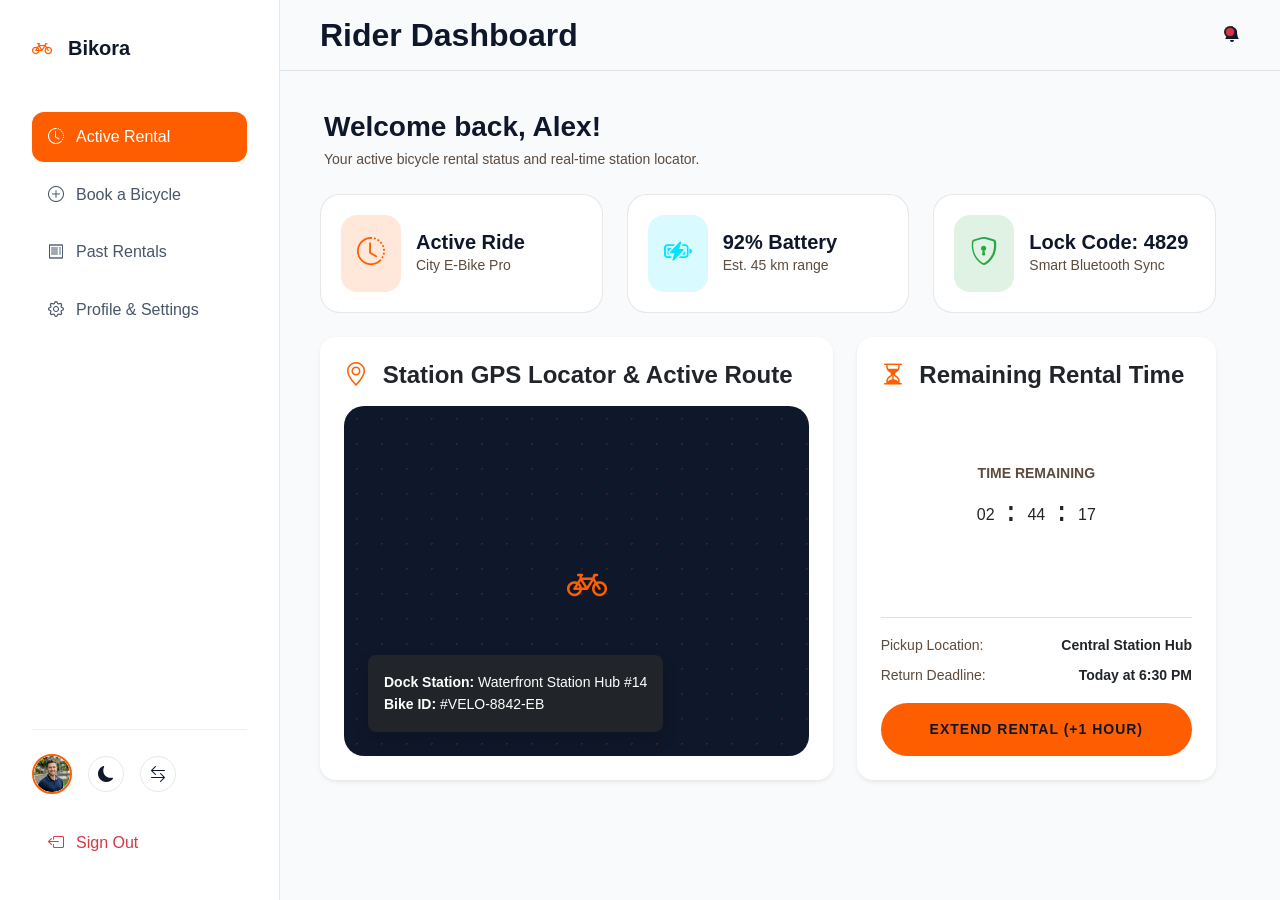
==== dashboard.html @ 3b735eda "Deploy Bicycle Rental City Tour Service to GitHub Pages" ====
<!DOCTYPE html>
<html lang="en">

<head>
    <meta charset="UTF-8">
    <meta name="viewport" content="width=device-width, initial-scale=1.0">
    <title>Customer Rental Dashboard | Bikora Bicycle Rental</title>
    <link rel="icon" type="image/svg+xml" href="assets/images/favicon.svg">
    <!-- Bootstrap 5 CDN -->
    <link href="https://cdn.jsdelivr.net/npm/bootstrap@5.3.0/dist/css/bootstrap.min.css" rel="stylesheet">
    <!-- Bootstrap Icons -->
    <link href="https://cdn.jsdelivr.net/npm/bootstrap-icons@1.11.0/font/bootstrap-icons.css" rel="stylesheet">
    <!-- Custom CSS -->
    <link rel="stylesheet" href="assets/css/style.css?v=6">
    <script>
        (function () {
            const savedTheme = localStorage.getItem('theme') || 'light';
            document.documentElement.setAttribute('data-theme', savedTheme);
        })();
    </script>
    <style>
        html, body {
            width: 100% !important;
            overflow-x: hidden !important;
            position: relative;
        }

        body {
            background-color: var(--bg-color);
            display: flex;
            min-height: 100vh;
        }

        .dashboard-sidebar {
            width: 280px;
            background: var(--card-bg);
            border-right: 1px solid var(--border-color);
            padding: 32px;
            display: flex;
            flex-direction: column;
            position: fixed;
            height: 100vh;
            z-index: 1000;
            transition: var(--transition-smooth);
        }

        .sidebar-link {
            padding: 12px 16px;
            border-radius: 12px;
            color: var(--text-muted);
            text-decoration: none;
            display: flex;
            align-items: center;
            gap: 12px;
            font-weight: 500;
            margin-bottom: 8px;
            transition: var(--transition-base);
        }

        .sidebar-link:hover,
        .sidebar-link.active {
            background: var(--primary-gold);
            color: #FFF !important;
        }

        .dashboard-main {
            flex-grow: 1;
            margin-left: 280px;
            padding: 40px;
            padding-top: 110px !important;
            transition: var(--transition-smooth);
            width: calc(100% - 280px);
        }

        .dashboard-header {
            display: flex;
            justify-content: space-between;
            align-items: center;
            padding: 16px 40px;
            border-bottom: 1px solid var(--border-color);
            position: fixed !important;
            top: 0 !important;
            left: 280px !important;
            width: calc(100% - 280px) !important;
            background: var(--bg-color) !important;
            z-index: 999 !important;
            margin-bottom: 0 !important;
            backdrop-filter: blur(20px);
        }

        .header-profile-img {
            width: 40px;
            height: 40px;
            border-radius: 50%;
            object-fit: cover;
            border: 2px solid var(--primary-gold);
        }

        .stat-card {
            background: var(--card-bg);
            border: 1px solid var(--border-color);
            border-radius: 20px;
            padding: 20px;
            display: flex;
            align-items: center;
            gap: 15px;
            height: 100%;
        }

        .tracking-map {
            width: 100%;
            height: 350px;
            background: var(--secondary-brown);
            border-radius: 20px;
            position: relative;
            overflow: hidden;
            background-image: radial-gradient(rgba(255, 94, 0, 0.2) 1px, transparent 1px);
            background-size: 25px 25px;
        }

        .map-pin {
            position: absolute;
            color: var(--primary-gold);
            animation: pulse-pin 2s infinite;
        }

        @keyframes pulse-pin {
            0% { transform: scale(1); filter: drop-shadow(0 0 0 rgba(255, 94, 0, 0)); }
            50% { transform: scale(1.2); filter: drop-shadow(0 0 15px rgba(255, 94, 0, 0.5)); }
            100% { transform: scale(1); filter: drop-shadow(0 0 0 rgba(255, 94, 0, 0)); }
        }

        .hamburger-dash {
            background: transparent;
            border: 1px solid var(--border-color);
            color: var(--text-color);
            border-radius: 10px;
            padding: 4px 10px;
            cursor: pointer;
        }

        @media (max-width: 1024px) {
            .hamburger-dash {
                display: inline-flex !important;
            }
            .dashboard-sidebar {
                left: auto !important;
                right: 0 !important;
                transform: translateX(100%) !important;
            }
            .dashboard-sidebar.active {
                transform: translateX(0) !important;
            }
            .dashboard-main {
                margin-left: 0 !important;
                width: 100% !important;
                padding: 16px !important;
                padding-top: 90px !important;
            }
            .dashboard-header {
                left: 0 !important;
                width: 100% !important;
                padding: 10px 16px !important;
            }
        }

        /* RTL Mode Dashboard Sidebar & Content Alignment (Item 33) */
        [dir="rtl"] .dashboard-sidebar {
            right: 0 !important;
            left: auto !important;
            border-left: 1px solid var(--border-color) !important;
            border-right: none !important;
        }
        [dir="rtl"] .dashboard-main {
            margin-right: 280px !important;
            margin-left: 0 !important;
            width: calc(100% - 280px) !important;
        }
        [dir="rtl"] .dashboard-header {
            right: 280px !important;
            left: 0 !important;
            width: calc(100% - 280px) !important;
        }
        @media (max-width: 1024px) {
            [dir="rtl"] .dashboard-sidebar {
                transform: translateX(100%) !important;
            }
            [dir="rtl"] .dashboard-sidebar.active {
                transform: translateX(0) !important;
            }
            [dir="rtl"] .dashboard-main,
            [dir="rtl"] .dashboard-header {
                margin-right: 0 !important;
                margin-left: 0 !important;
                right: 0 !important;
                left: 0 !important;
                width: 100% !important;
            }
        }
    </style>
</head>

<body>

    <!-- Sidebar -->
    <aside class="dashboard-sidebar" id="dashboard-sidebar">
        <button class="dashboard-close-btn d-xl-none border-0 bg-transparent"
            onclick="document.getElementById('dashboard-sidebar').classList.remove('active')"
            style="position: absolute; top: 24px; right: 24px; color: var(--text-color); font-size: 1.5rem; z-index: 1050; padding: 0;">
            <i class="bi bi-x-lg"></i>
        </button>

        <a href="index.html" class="brand-logo mb-5">
            <i class="bi bi-bicycle text-gold me-2"></i>
            Bikora
        </a>

        <div class="flex-grow-1">
            <a href="#" class="sidebar-link active" onclick="switchTab('active-rental')">
                <i class="bi bi-clock-history"></i> Active Rental
            </a>
            <a href="#" class="sidebar-link" onclick="switchTab('book-bike')">
                <i class="bi bi-plus-circle"></i> Book a Bicycle
            </a>
            <a href="#" class="sidebar-link" onclick="switchTab('past-rentals')">
                <i class="bi bi-receipt"></i> Past Rentals
            </a>
            <a href="#" class="sidebar-link" onclick="switchTab('profile-settings')">
                <i class="bi bi-gear"></i> Profile & Settings
            </a>
        </div>

        <div class="mt-auto pt-4 border-top border-secondary border-opacity-10">
            <div class="d-flex align-items-center justify-content-between mb-4 flex-nowrap">
                <div class="d-flex gap-3 align-items-center flex-nowrap">
                    <img src="assets/images/alex_profile_1775279529013.png" alt="Profile" class="header-profile-img">
                    <button class="theme-toggle p-2" title="Toggle Theme">
                        <i class="bi bi-moon-fill"></i>
                    </button>
                    <button class="theme-toggle rtl-toggle-btn p-2" title="RTL Switch">
                        <i class="bi bi-arrow-left-right"></i>
                    </button>
                </div>
            </div>
            <a href="login.html" class="sidebar-link text-danger mb-0">
                <i class="bi bi-box-arrow-left"></i> Sign Out
            </a>
        </div>
    </aside>

    <!-- Main Content -->
    <main class="dashboard-main">

        <!-- Top Header Navigation -->
        <header class="dashboard-header gap-3">
            <h2 class="fw-bold mb-0 text-nowrap" style="font-size: clamp(1.1rem, 3.5vw, 2rem);">Rider Dashboard</h2>
            <div class="d-flex align-items-center gap-1 gap-md-2 flex-nowrap ms-auto">
                <div class="dashboard-action-btn position-relative" title="Notifications">
                    <i class="bi bi-bell-fill"></i>
                    <span class="position-absolute top-0 start-100 translate-middle p-1 bg-danger border border-2 border-dark rounded-circle" style="margin-left: -10px; margin-top: 10px;"></span>
                </div>
                <button class="hamburger-dash d-xl-none"
                    onclick="document.getElementById('dashboard-sidebar').classList.add('active')" title="Open Menu">
                    <i class="bi bi-list fs-3"></i>
                </button>
            </div>
        </header>

        <!-- TAB 1: ACTIVE RENTAL STATUS -->
        <div id="active-rental-tab" class="tab-content animate-on-scroll">
            <div class="welcome-message mb-4 px-1">
                <h3 class="fw-bold mb-1">Welcome back, Alex!</h3>
                <p class="text-muted small mb-0">Your active bicycle rental status and real-time station locator.</p>
            </div>

            <!-- Rental Stat Cards -->
            <div class="row g-4 mb-4">
                <div class="col-md-4">
                    <div class="stat-card">
                        <div class="stat-icon p-3 rounded-4" style="background: rgba(255,94,0,0.15); color: var(--primary-gold);">
                            <i class="bi bi-clock-history fs-3"></i>
                        </div>
                        <div>
                            <h2 class="h5 mb-0 fw-bold">Active Ride</h2>
                            <p class="text-muted small mb-0">City E-Bike Pro</p>
                        </div>
                    </div>
                </div>
                <div class="col-md-4">
                    <div class="stat-card">
                        <div class="stat-icon p-3 rounded-4" style="background: rgba(0,229,255,0.15); color: var(--primary-cyan);">
                            <i class="bi bi-battery-charging fs-3"></i>
                        </div>
                        <div>
                            <h2 class="h5 mb-0 fw-bold">92% Battery</h2>
                            <p class="text-muted small mb-0">Est. 45 km range</p>
                        </div>
                    </div>
                </div>
                <div class="col-md-4">
                    <div class="stat-card">
                        <div class="stat-icon p-3 rounded-4" style="background: rgba(40,167,69,0.15); color: #28a745;">
                            <i class="bi bi-shield-lock fs-3"></i>
                        </div>
                        <div>
                            <h2 class="h5 mb-0 fw-bold">Lock Code: 4829</h2>
                            <p class="text-muted small mb-0">Smart Bluetooth Sync</p>
                        </div>
                    </div>
                </div>
            </div>

            <!-- Live Countdown & Map Row -->
            <div class="row g-4 mb-4">
                <div class="col-lg-7">
                    <div class="card border-0 rounded-4 p-4 shadow-sm h-100" style="background: var(--card-bg);">
                        <h4 class="fw-bold mb-3"><i class="bi bi-geo-alt text-gold me-2"></i> Station GPS Locator & Active Route</h4>
                        <div class="tracking-map">
                            <div class="map-pin" style="top: 42%; left: 48%;"><i class="bi bi-bicycle fs-1 text-gold"></i></div>
                            <div class="position-absolute bottom-0 start-0 m-4 p-3 bg-dark rounded-3 shadow text-white small">
                                <strong>Dock Station:</strong> Waterfront Station Hub #14<br>
                                <strong>Bike ID:</strong> #VELO-8842-EB
                            </div>
                        </div>
                    </div>
                </div>

                <div class="col-lg-5">
                    <div class="card border-0 rounded-4 p-4 shadow-sm h-100 d-flex flex-column" style="background: var(--card-bg);">
                        <h4 class="fw-bold mb-3"><i class="bi bi-hourglass-split text-gold me-2"></i> Remaining Rental Time</h4>
                        <div class="countdown-timer-box text-center my-auto">
                            <small class="text-uppercase tracking-widest fw-bold text-muted d-block mb-2">Time Remaining</small>
                            <div class="d-flex justify-content-center align-items-center gap-2">
                                <span id="timer-hours" class="timer-number">02</span>
                                <span class="fs-3 font-monospace">:</span>
                                <span id="timer-mins" class="timer-number">44</span>
                                <span class="fs-3 font-monospace">:</span>
                                <span id="timer-secs" class="timer-number">18</span>
                            </div>
                        </div>
                        <div class="mt-4 pt-3 border-top">
                            <div class="d-flex justify-content-between mb-2">
                                <span class="text-muted small">Pickup Location:</span>
                                <span class="fw-bold small">Central Station Hub</span>
                            </div>
                            <div class="d-flex justify-content-between mb-3">
                                <span class="text-muted small">Return Deadline:</span>
                                <span class="fw-bold small">Today at 6:30 PM</span>
                            </div>
                            <button class="btn btn-primary rounded-pill w-100 py-3 fw-bold" onclick="alert('Rental extension added by +1 hour!')">Extend Rental (+1 Hour)</button>
                        </div>
                    </div>
                </div>
            </div>
        </div>

        <!-- TAB 2: BOOK A BICYCLE -->
        <div id="book-bike-tab" class="tab-content" style="display: none;">
            <div class="card border-0 rounded-4 p-4 p-md-5 shadow-sm" style="background: var(--card-bg);">
                <h3 class="fw-bold mb-4"><i class="bi bi-bicycle text-gold me-2"></i> Book a Bicycle & Tour</h3>
                
                <form onsubmit="event.preventDefault(); alert('Booking Confirmed! Check your Active Rental tab to view your lock code and bike serial #.'); switchTab('active-rental');">
                    <div class="row g-4">
                        <div class="col-md-6">
                            <label class="form-label fw-bold">Select Date</label>
                            <input type="date" class="form-control py-3" required value="2026-08-15">
                        </div>
                        <div class="col-md-6">
                            <label class="form-label fw-bold">Select Start Time</label>
                            <input type="time" class="form-control py-3" required value="10:00">
                        </div>
                        <div class="col-md-6">
                            <label class="form-label fw-bold">Select Rental Duration</label>
                            <select id="booking-duration" class="form-select py-3">
                                <option value="1h">1 Hour ($12)</option>
                                <option value="2h">2 Hours ($24)</option>
                                <option value="4h" selected>Half-Day / 4 Hours ($35)</option>
                                <option value="full-day">Full Day Pass ($55)</option>
                                <option value="3-day">3-Day Pass ($120)</option>
                            </select>
                        </div>
                        <div class="col-md-6">
                            <label class="form-label fw-bold">Select Bicycle Type</label>
                            <select id="booking-bike-type" class="form-select py-3">
                                <option value="city-hybrid" selected>City Hybrid 7-Speed</option>
                                <option value="e-bike">Electric E-Bike (50km range)</option>
                                <option value="road-pro">Road Bike Pro Light</option>
                                <option value="cruiser-duo">Tandem Beach Cruiser</option>
                            </select>
                        </div>
                        <div class="col-md-12">
                            <label class="form-label fw-bold">Guided / Self-Guided Tour Option</label>
                            <select id="booking-tour" class="form-select py-3">
                                <option value="none" selected>Free Ride (No Tour Addon)</option>
                                <option value="guided-historic">Guided Historic Old Town Tour (+$35)</option>
                                <option value="guided-sunset">Guided Sunset Coastal Tour (+$40)</option>
                                <option value="guided-food">Guided Brews & Foodie Safari (+$50)</option>
                                <option value="self-guided-gps">Self-Guided Audio GPS Pass (+$10)</option>
                            </select>
                        </div>

                        <!-- Price Summary Card -->
                        <div class="col-12 mt-4">
                            <div class="p-4 rounded-4 bg-dark text-white d-flex justify-content-between align-items-center flex-wrap gap-3">
                                <div>
                                    <small class="text-white-50 text-uppercase tracking-widest fw-bold d-block">Estimated Total Amount</small>
                                    <h2 id="booking-total-price" class="display-5 text-gold fw-bold mb-0">$35.00</h2>
                                </div>
                                <button type="submit" class="btn btn-primary btn-lg rounded-pill px-5 py-3 fw-bold">Confirm & Pay</button>
                            </div>
                        </div>
                    </div>
                </form>
            </div>
        </div>

        <!-- TAB 3: PAST RENTALS & RECEIPTS -->
        <div id="past-rentals-tab" class="tab-content" style="display: none;">
            <div class="card border-0 rounded-4 p-4 shadow-sm" style="background: var(--card-bg);">
                <div class="d-flex justify-content-between align-items-center mb-4 flex-wrap gap-3">
                    <h4 class="fw-bold mb-0"><i class="bi bi-receipt text-gold me-2"></i> Past Rentals & Invoice History</h4>
                </div>
                <div class="table-responsive">
                    <table class="table align-middle">
                        <thead>
                            <tr>
                                <th>Invoice #</th>
                                <th>Date</th>
                                <th>Bike Model</th>
                                <th>Duration</th>
                                <th>Total</th>
                                <th>Status</th>
                                <th>Receipt</th>
                            </tr>
                        </thead>
                        <tbody>
                            <tr>
                                <td><span class="fw-bold">#INV-9041</span></td>
                                <td>2026-08-01</td>
                                <td>Electric E-Bike Pro</td>
                                <td>Full Day Pass</td>
                                <td class="fw-bold text-gold">$55.00</td>
                                <td><span class="badge bg-success-subtle text-success rounded-pill px-3">Completed</span></td>
                                <td><button class="btn btn-sm btn-outline-primary rounded-pill" onclick="downloadReceipt('INV-9041')"><i class="bi bi-download me-1"></i> PDF</button></td>
                            </tr>
                            <tr>
                                <td><span class="fw-bold">#INV-8820</span></td>
                                <td>2026-07-20</td>
                                <td>City Hybrid 7-Speed</td>
                                <td>4 Hours</td>
                                <td class="fw-bold text-gold">$35.00</td>
                                <td><span class="badge bg-success-subtle text-success rounded-pill px-3">Completed</span></td>
                                <td><button class="btn btn-sm btn-outline-primary rounded-pill" onclick="downloadReceipt('INV-8820')"><i class="bi bi-download me-1"></i> PDF</button></td>
                            </tr>
                            <tr>
                                <td><span class="fw-bold">#INV-8512</span></td>
                                <td>2026-07-04</td>
                                <td>Sunset Guided Tour Package</td>
                                <td>3 Hours</td>
                                <td class="fw-bold text-gold">$75.00</td>
                                <td><span class="badge bg-success-subtle text-success rounded-pill px-3">Completed</span></td>
                                <td><button class="btn btn-sm btn-outline-primary rounded-pill" onclick="downloadReceipt('INV-8512')"><i class="bi bi-download me-1"></i> PDF</button></td>
                            </tr>
                        </tbody>
                    </table>
                </div>
            </div>
        </div>

        <!-- TAB 4: PROFILE & ACCOUNT SETTINGS -->
        <div id="profile-settings-tab" class="tab-content" style="display: none;">
            <div class="card border-0 rounded-4 p-4 p-md-5 shadow-sm" style="background: var(--card-bg);">
                <h3 class="fw-bold mb-4"><i class="bi bi-person-gear text-gold me-2"></i> Rider Profile & Preferences</h3>
                
                <form id="profile-settings-form">
                    <div class="row g-4">
                        <div class="col-md-6">
                            <label class="form-label fw-bold">Full Name</label>
                            <input type="text" class="form-control py-3" value="Alex Rivera" required>
                        </div>
                        <div class="col-md-6">
                            <label class="form-label fw-bold">Email Address</label>
                            <input type="email" class="form-control py-3" value="alex.rivera@example.com" required>
                        </div>
                        <div class="col-md-6">
                            <label class="form-label fw-bold">Emergency Phone Contact</label>
                            <input type="tel" class="form-control py-3" value="+1 (555) 234-5678">
                        </div>
                        <div class="col-md-6">
                            <label class="form-label fw-bold">Helmet Size Preference</label>
                            <select class="form-select py-3">
                                <option value="S">Small (51-55 cm)</option>
                                <option value="M" selected>Medium (55-59 cm)</option>
                                <option value="L">Large (59-63 cm)</option>
                            </select>
                        </div>
                        <div class="col-md-12">
                            <label class="form-label fw-bold">Saved Payment Method</label>
                            <input type="text" class="form-control py-3" value="Visa ending in **** 4920" readonly>
                        </div>
                        <div class="col-12 mt-4">
                            <button type="submit" class="btn btn-primary rounded-pill w-100 py-3 fw-bold">Save Preferences</button>
                        </div>
                    </div>
                </form>
            </div>
        </div>

    </main>

    <!-- Scripts -->
    <script src="https://cdn.jsdelivr.net/npm/bootstrap@5.3.0/dist/js/bootstrap.bundle.min.js"></script>
    <script src="assets/js/main.js"></script>
    <script src="assets/js/dashboard.js"></script>
</body>

</html>
---- assets/css/style.css ----
/* --- INSTANT 120 FPS SCROLL PERFORMANCE ENGINE --- */
html {
    scroll-behavior: smooth !important;
}

*, ::before, ::after {
    box-sizing: border-box;
}

/* Eliminate background repaint lag on scroll */
.hero, .internal-hero, .future-ethos, .parallax-section {
    background-attachment: scroll !important;
    will-change: transform;
}

/* Simplify backdrop filters for zero GPU latency while maintaining theme contrast */
.mission-status-pill, .hero-quick-widget {
    backdrop-filter: none !important;
    -webkit-backdrop-filter: none !important;
    background: rgba(15, 23, 42, 0.88) !important;
    color: #FFFFFF !important;
}

.glass-card, .service-card, .pricing-card, .team-card, .contact-card {
    background-color: var(--card-bg) !important;
    color: var(--text-color) !important;
    border: 1px solid var(--border-color);
}

.glass-card h1, .glass-card h2, .glass-card h3, .glass-card h4, .glass-card h5, .glass-card h6,
.service-card h1, .service-card h2, .service-card h3, .service-card h4, .service-card h5, .service-card h6 {
    color: var(--text-color) !important;
}

/* --- FOOTER --- */
footer {
    background-color: var(--bg-color);
    color: var(--text-color);
    padding: 60px 0;
    border-top: 1px solid var(--border-color);
    transition: var(--transition-base);
}

footer p {
    margin-bottom: 0;
}

/* --- TYPOGRAPHY --- */
@import url('https://fonts.googleapis.com/css2?family=Inter:wght@400;500;600&family=Poppins:wght@500;600;700&display=swap');

:root {
    /* --- COLOR SYSTEM (BIKORA BICYCLE RENTAL & CITY TOURS) --- */
    --primary-gold: #FF5E00;
    --primary-amber: #FF9100;
    --primary-cyan: #00E5FF;
    --secondary-brown: #0F172A;
    
    /* --- LIGHT MODE (DEFAULT) --- */
    --bg-color: #F8FAFC;
    --card-bg: #FFFFFF;
    --text-color: #0F172A;
    --text-muted: #475569;
    --border-color: rgba(15, 23, 42, 0.1);
    --hover-overlay: rgba(255, 94, 0, 0.1);
    
    /* --- SPACING SYSTEM --- */
    --sp-8: 8px;
    --sp-16: 16px;
    --sp-24: 24px;
    --sp-32: 32px;
    --sp-48: 48px;
    --sp-64: 64px;

    /* --- TRANSITIONS --- */
    --transition-base: all 0.3s cubic-bezier(0.4, 0, 0.2, 1);
    --transition-smooth: all 0.5s cubic-bezier(0.4, 0, 0.2, 1);
}

[data-theme="dark"] {
    /* --- DARK MODE --- */
    --bg-color: #0B0F19;
    --card-bg: #151D2A;
    --text-color: #F1F5F9;
    --text-muted: #94A3B8;
    --border-color: rgba(255, 255, 255, 0.12);
    --hover-overlay: rgba(255, 94, 0, 0.2);
}


[data-theme="dark"] h1, [data-theme="dark"] h2, [data-theme="dark"] h3, 
[data-theme="dark"] h4, [data-theme="dark"] h5, [data-theme="dark"] h6 {
    color: var(--text-color) !important;
}

[data-theme="dark"] .card {
    background-color: var(--card-bg) !important;
    color: var(--text-color) !important;
    border-color: var(--border-color) !important;
}

.bg-primary-gold, .bg-gold {
    background-color: var(--primary-gold) !important;
}

/* Enforce crisp white text on intentionally dark sections in both light & dark mode */
.bg-dark, .bg-dark h1, .bg-dark h2, .bg-dark h3, .bg-dark h4, .bg-dark h5, .bg-dark h6,
.hero-1, .hero-1 h1, .hero-1 h2, .hero-1 h3, .hero-1 h4, .hero-1 h5, .hero-1 h6,
.internal-hero, .internal-hero h1, .internal-hero h2, .internal-hero h3, .internal-hero h4, .internal-hero h5, .internal-hero h6,
.precision-info, .precision-info h1, .precision-info h2, .precision-info h3, .precision-info h4, .precision-info h5, .precision-info h6,
.future-ethos, .future-ethos h1, .future-ethos h2, .future-ethos h3, .future-ethos h4, .future-ethos h5, .future-ethos h6 {
    color: #FFFFFF !important;
}

.bg-dark p, .hero-1 p, .internal-hero p, .precision-info p, .future-ethos p {
    color: rgba(255, 255, 255, 0.75) !important;
}

/* --- BASE STYLES --- */
html, body {
    overflow-x: hidden !important;
    width: 100%;
    margin: 0;
    padding: 0;
    position: relative;
}

body {
    font-family: 'Inter', sans-serif;
    background-color: var(--bg-color);
    color: var(--text-color);
    transition: var(--transition-base);
    line-height: 1.6;
}

/* GLOBAL MOBILE CONTAINMENT FIX */
@media (max-width: 991px) {
    .container, .row {
        width: 100% !important;
        max-width: 100vw !important;
        margin-left: 0 !important;
        margin-right: 0 !important;
        overflow-x: hidden !important;
    }
    
    /* Neutralize aggressive animation offsets for mobile */
    .animate-on-scroll, 
    .services-section, 
    .about-section, 
    .gallery-section, 
    .pricing-section, 
    .contact-section,
    .home2-section {
        transform: none !important;
        opacity: 1 !important;
        transition: none !important;
    }
}

/* Ensure no horizontal scroll on all elements */
* {
    max-width: 100%;
}

::selection {
    background-color: var(--primary-gold);
    color: var(--secondary-brown);
}

::-webkit-scrollbar {
    width: 10px;
}

::-webkit-scrollbar-track {
    background: var(--bg-color);
}

::-webkit-scrollbar-thumb {
    background: var(--secondary-brown);
    border: 2px solid var(--bg-color);
    border-radius: 10px;
}

::-webkit-scrollbar-thumb:hover {
    background: var(--primary-gold);
}

h1, h2, h3, h4, h5, h6 {
    font-family: 'Poppins', sans-serif;
    font-weight: 600;
    margin-bottom: var(--sp-16);
    line-height: 1.2;
}

/* --- BUTTONS --- */
.btn-primary {
    background-color: var(--primary-gold);
    border: none;
    color: var(--secondary-brown);
    font-weight: 600;
    padding: 12px 32px;
    border-radius: 48px;
    transition: var(--transition-base);
    text-transform: uppercase;
    letter-spacing: 1px;
    font-size: 14px;
}

.btn-primary:hover {
    background-color: #d9a000;
    transform: translateY(-2px);
    box-shadow: 0 8px 24px rgba(244, 180, 0, 0.3);
    color: var(--secondary-brown);
}

.btn-outline-primary {
    border: 2px solid var(--primary-gold) !important;
    color: var(--primary-gold) !important;
    background: transparent !important;
    font-weight: 600;
    transition: var(--transition-base);
}

.btn-outline-primary:hover {
    background-color: var(--primary-gold) !important;
    color: var(--secondary-brown) !important;
    transform: translateY(-2px);
    box-shadow: 0 8px 24px rgba(244, 180, 0, 0.2);
}

.btn-secondary {
    background-color: var(--secondary-brown);
    border: none;
    color: #FFFFFF;
    font-weight: 600;
    padding: 12px 32px;
    border-radius: 48px;
    transition: var(--transition-base);
}

.btn-secondary:hover {
    background-color: #3e2a1b;
    transform: translateY(-2px);
    box-shadow: 0 8px 24px rgba(43, 29, 19, 0.3);
    color: #FFFFFF;
}

/* Global Internal Hero (Services, Pricing, Gallery) */
.internal-hero {
    position: relative;
    padding: 180px 0 100px;
    background-size: cover;
    background-position: center;
    background-attachment: fixed;
    color: #FFF;
    overflow: hidden;
    text-align: center;
}

.internal-hero::before {
    content: '';
    position: absolute;
    top: 0;
    left: 0;
    width: 100%;
    height: 100%;
    background: linear-gradient(rgba(15, 11, 8, 0.88), rgba(15, 11, 8, 0.75));
    z-index: 1;
}

.internal-hero .container {
    position: relative;
    z-index: 2;
}

.internal-hero h1 {
    font-weight: 800 !important;
    letter-spacing: -2px !important;
    text-shadow: 0 10px 30px rgba(0,0,0,0.5);
    color: #FFF !important;
}


/* --- HEADER / NAVBAR --- */
header {
    background-color: var(--card-bg);
    padding: 16px 0;
    position: fixed;
    top: 0;
    left: 0;
    width: 100%;
    z-index: 1001;
    border-bottom: 1px solid var(--border-color);
}

[data-theme="dark"] header {
    background-color: #1A120D !important;
}


.header-container {
    display: flex;
    justify-content: space-between;
    align-items: center;
    gap: 32px;
}

/* Slot 1: Name (Left) */
.brand-logo {
    display: flex;
    align-items: center;
    gap: 8px;
    font-family: 'Poppins', sans-serif;
    font-weight: 700;
    font-size: 20px;
    color: var(--text-color);
    text-decoration: none;
    flex-shrink: 0;
}

/* Slot 2: Menus (Center) */
.nav-center {
    display: flex;
    gap: 24px;
    align-items: center;
}

/* Slot 3: Actions (Right) */
.nav-right {
    display: flex;
    gap: 12px;
    align-items: center;
    flex-shrink: 0;
}

.theme-toggle, .rtl-toggle-btn {
    width: 36px;
    height: 36px;
    border-radius: 50%;
    display: flex;
    align-items: center;
    justify-content: center;
    background: transparent;
    border: 1px solid var(--border-color);
    color: var(--text-color);
    cursor: pointer;
    transition: var(--transition-base);
    text-decoration: none;
    padding: 0;
}

.theme-toggle:hover, .rtl-toggle-btn:hover {
    background-color: var(--primary-gold);
    border-color: var(--primary-gold);
    color: var(--secondary-brown);
    transform: translateY(-2px);
}

.nav-separator {
    width: 1px;
    height: 20px;
    background-color: var(--border-color);
    margin: 0 4px;
}

/* Responsive Header (Hamburger Only below 1200px) */
@media (max-width: 1200px) {
    .nav-center, .nav-right {
        display: none !important;
    }
    .hamburger {
        display: block !important;
    }
    .header-container {
        flex-direction: row !important;
        justify-content: space-between !important;
    }
}

.hamburger {
    display: none;
    background: none;
    border: none;
    font-size: 32px;
    color: var(--text-color);
    cursor: pointer;
    transition: var(--transition-base);
}

.nav-link {
    color: var(--text-color);
    font-weight: 500;
    text-decoration: none;
    transition: var(--transition-base);
    position: relative;
    padding: 4px 0;
}

.nav-link::after {
    content: '';
    position: absolute;
    bottom: -4px;
    left: 0;
    width: 0;
    height: 2px;
    background-color: var(--primary-gold);
    transition: var(--transition-base);
}

.nav-link:hover::after,
.nav-link.active::after {
    width: 100%;
}

@media (min-width: 1201px) {
    .hamburger {
        display: none;
    }
}

/* --- OFFCANVAS --- */
.offcanvas-menu {
    position: fixed;
    top: 0;
    right: -100%;
    width: 320px;
    height: 100%;
    background-color: var(--card-bg);
    z-index: 1001;
    transition: 0.4s cubic-bezier(0.4, 0, 0.2, 1);
    box-shadow: -10px 0 30px rgba(0, 0, 0, 0.1);
    display: flex;
    flex-direction: column;
    padding: var(--sp-48) var(--sp-24);
}
/* Plain background as requested */
[data-theme="dark"] .offcanvas-menu {
    background-color: #1A120D;
}

.offcanvas-close {
    position: absolute;
    top: 30px;
    right: 30px;
    width: 44px;
    height: 44px;
    background: rgba(244, 180, 0, 0.1);
    border: none;
    border-radius: 12px;
    color: var(--primary-gold);
    display: flex;
    align-items: center;
    justify-content: center;
    font-size: 24px;
    cursor: pointer;
    transition: var(--transition-base);
    z-index: 10;
}

.offcanvas-close:hover {
    background: var(--primary-gold);
    color: var(--secondary-brown);
    transform: rotate(90deg);
}

.offcanvas-menu.active {
    right: 0;
}

.offcanvas-backdrop {
    position: fixed;
    top: 0;
    left: 0;
    width: 100%;
    height: 100%;
    background: rgba(43, 29, 19, 0.5);
    backdrop-filter: blur(4px);
    z-index: 1000;
    display: none;
}

.offcanvas-backdrop.active {
    display: block;
}

.offcanvas-links {
    margin-top: var(--sp-48);
    display: flex;
    flex-direction: column;
    gap: var(--sp-24);
}

.offcanvas-link {
    font-family: 'Poppins', sans-serif;
    font-size: 24px;
    font-weight: 600;
    color: var(--text-color);
    text-decoration: none;
    transition: var(--transition-base);
}

.offcanvas-link:hover, .offcanvas-link.active {
    color: var(--primary-gold) !important;
    padding-left: 12px;
}

/* COMPACT MOBILE OFFCANVAS (Fix for small viewports) */
@media screen and (max-width: 576px) {
    .offcanvas-menu {
        padding: 30px 24px !important;
    }
    .offcanvas-menu .brand-logo {
        margin-bottom: 24px !important;
        font-size: 1.2rem !important;
    }
    .offcanvas-links {
        margin-top: 20px !important;
        gap: 12px !important;
        margin-bottom: 24px !important;
    }
    .offcanvas-link {
        font-size: 1.3rem !important;
    }
    .offcanvas-menu .pb-4, 
    .offcanvas-menu .pt-4,
    .offcanvas-menu .mb-4,
    .offcanvas-menu .mb-5 {
        padding-top: 12px !important;
        padding-bottom: 12px !important;
        margin-bottom: 12px !important;
    }
    .offcanvas-menu .btn-primary {
        padding: 10px !important;
        font-size: 11px !important;
        letter-spacing: 0.5px !important;
    }
    .theme-toggle, .rtl-toggle-btn {
        width: 32px !important;
        height: 32px !important;
        font-size: 14px !important;
    }
}

/* --- FOOTER --- */
footer {
    background-color: var(--bg-color);
    padding: 80px 0 40px;
    color: var(--text-color);
    border-top: 1px solid var(--border-color);
    transition: var(--transition-base);
}

footer .footer-title {
    font-family: 'Poppins', sans-serif;
    font-size: 20px;
    margin-bottom: var(--sp-24);
    text-align: center;
    position: relative;
    padding-bottom: 12px;
    color: var(--text-color);
}

footer .footer-title::after {
    content: '';
    position: absolute;
    bottom: 0;
    left: 50%;
    transform: translateX(-50%);
    width: 40px;
    height: 2px;
    background-color: var(--primary-gold);
}

.footer-links {
    list-style: none;
    padding: 0;
    margin: 0;
}

.footer-link {
    color: var(--text-muted);
    text-decoration: none;
    transition: var(--transition-base);
    display: block;
    margin-bottom: 12px;
}

.footer-link:hover {
    color: var(--primary-gold);
    transform: translateX(8px);
}

footer .brand-logo {
    color: var(--text-color) !important;
}

footer .form-control {
    border-color: var(--border-color) !important;
    color: var(--text-color) !important;
}

footer .form-control::placeholder {
    color: var(--text-muted) !important;
    opacity: 0.5;
}

.footer-social-link {
    width: 40px;
    height: 40px;
    display: inline-flex;
    align-items: center;
    justify-content: center;
    border-radius: 50%;
    border: 1px solid var(--border-color);
    color: var(--text-color);
    text-decoration: none;
    transition: var(--transition-base);
    font-size: 1.1rem;
}

.footer-social-link:hover {
    background-color: var(--primary-gold);
    border-color: var(--primary-gold);
    color: var(--secondary-brown) !important;
    transform: translateY(-3px);
    box-shadow: 0 5px 15px rgba(244, 180, 0, 0.3);
}

.back-to-top {
    position: fixed;
    bottom: 40px;
    right: 40px;
    width: 60px;
    height: 60px;
    background-color: var(--primary-gold);
    border-radius: 50%;
    display: flex;
    align-items: center;
    justify-content: center;
    color: var(--secondary-brown);
    font-size: 24px;
    cursor: pointer;
    box-shadow: 0 8px 24px rgba(244, 180, 0, 0.4);
    opacity: 0;
    visibility: hidden;
    transition: var(--transition-smooth);
    z-index: 999;
}

.back-to-top.show {
    opacity: 1;
    visibility: visible;
}

.back-to-top i {
    transition: var(--transition-base);
}

.back-to-top:hover i {
    transform: translateY(-5px);
}

/* --- HERO CORE --- */
main {
    padding-top: 100px;
}

@media (max-width: 1200px) {
    main {
        padding-top: 20px; /* Header is relative in mobile stacking */
    }
}

.hero {
    min-height: 100vh;
    display: flex;
    align-items: center;
    position: relative;
    overflow: hidden;
}

/* --- GRADIENT ACCENT TEXT --- */
.bike-gradient-text {
    background: linear-gradient(180deg, var(--primary-gold) 0%, transparent 100%);
    -webkit-background-clip: text;
    background-clip: text;
    -webkit-text-fill-color: transparent;
    display: inline-block;
    position: relative;
}

/* --- RESPONSIVE ADJUSTMENTS --- */
@media (max-width: 1200px) {
    .nav-links {
        display: none;
    }
    .hamburger {
        display: block;
    }
}

@media (max-width: 768px) {
    h1 { font-size: 32px; }
    .hero { text-align: center; }
}

/* RTL Support Styling */
[dir="rtl"] {
    text-align: right;
    unicode-bidi: plaintext;
}
[dir="rtl"] .offcanvas-menu {
    right: auto;
    left: -100%;
}
[dir="rtl"] .offcanvas-menu.active {
    left: 0;
}
[dir="rtl"] .brand-logo i {
    margin-left: 8px;
    margin-right: 0;
}
[dir="rtl"] .ms-3 {
    margin-right: 1rem !important;
    margin-left: 0 !important;
}
[dir="rtl"] .me-3 {
    margin-left: 1rem !important;
    margin-right: 0 !important;
}
/* Fix for punctuation flipping in RTL */
[dir="rtl"] p, [dir="rtl"] h1, [dir="rtl"] h2, [dir="rtl"] h3, [dir="rtl"] h4, [dir="rtl"] h5, [dir="rtl"] h6, [dir="rtl"] li, [dir="rtl"] span {
    direction: ltr;
    text-align: right;
    unicode-bidi: embed;
}

[dir="rtl"] .text-center p, [dir="rtl"] .text-center h1, [dir="rtl"] .text-center h2, [dir="rtl"] .text-center h3, [dir="rtl"] .text-center h4, [dir="rtl"] .text-center h5, [dir="rtl"] .text-center h6, [dir="rtl"] .text-center span, [dir="rtl"] .text-center div, [dir="rtl"] .text-center ul, [dir="rtl"] .text-center li {
    text-align: center !important;
}

[dir="rtl"] .text-start, [dir="rtl"] .text-sm-start, [dir="rtl"] .text-md-start, [dir="rtl"] .text-lg-start {
    text-align: right !important;
}

[dir="rtl"] .text-start p, [dir="rtl"] .text-start h1, [dir="rtl"] .text-start h2, [dir="rtl"] .text-start h3, [dir="rtl"] .text-start h4, [dir="rtl"] .text-start h5, [dir="rtl"] .text-start h6, [dir="rtl"] .text-start span, [dir="rtl"] .text-start ul, [dir="rtl"] .text-start li,
[dir="rtl"] .text-lg-start p, [dir="rtl"] .text-lg-start h1, [dir="rtl"] .text-lg-start h2, [dir="rtl"] .text-lg-start h3, [dir="rtl"] .text-lg-start h4, [dir="rtl"] .text-lg-start h5, [dir="rtl"] .text-lg-start h6, [dir="rtl"] .text-lg-start span, [dir="rtl"] .text-lg-start ul, [dir="rtl"] .text-lg-start li {
    text-align: right !important;
}

/* RTL Password Toggle Fix */
[dir="rtl"] .password-input-wrap .password-toggle-icon {
    right: auto !important;
    left: 0 !important;
    padding-right: 0 !important;
    padding-left: 1rem !important;
}
[dir="rtl"] .password-input-wrap .form-control {
    padding-right: 0.75rem !important;
    padding-left: 3rem !important;
}

/* Fix specific jagged list alignment in Home 1 */
[dir="rtl"] .rtl-list-align {
    align-items: stretch !important;
}
[dir="rtl"] .rtl-list-align li {
    direction: rtl !important;
    justify-content: flex-start !important;
}
[dir="rtl"] .rtl-list-align li i {
    margin-right: 0 !important;
    margin-left: 1rem !important;
}

/* SECTION THEME CLASSES */
.section-theme-alt {
    background-color: #F8F5F2; /* Soft light cream for light mode */
    color: var(--text-color);
}

[data-theme="dark"] .section-theme-alt {
    background-color: #1A120D;
}

.text-gold {
    color: var(--primary-gold) !important;
}

[data-theme="light"] .text-muted {
    color: #5C4B3E !important;
}

[data-theme="dark"] .text-muted {
    color: #A38C7A !important;
}

/* --- DARK MODE FORM ELEMENTS --- */
[data-theme="dark"] .form-control,
[data-theme="dark"] .form-select {
    background-color: #1a120d; /* Matching --card-bg */
    border-color: rgba(253, 239, 214, 0.15);
    color: #FDEFD6;
}

[data-theme="dark"] .form-select {
    background-image: url("data:image/svg+xml,%3csvg xmlns='http://www.w3.org/2000/svg' viewBox='0 0 16 16'%3e%3cpath fill='none' stroke='%23FDEFD6' stroke-linecap='round' stroke-linejoin='round' stroke-width='2' d='m2 5 6 6 6-6'/%3e%3c/svg%3e");
}

[data-theme="dark"] input[type="date"]::-webkit-calendar-picker-indicator,
[data-theme="dark"] input[type="time"]::-webkit-calendar-picker-indicator {
    filter: invert(1);
    cursor: pointer;
}

[data-theme="dark"] .form-control:focus,
[data-theme="dark"] .form-select:focus {
    background-color: #241D1A;
    border-color: var(--primary-gold);
    color: #FDEFD6;
}

[data-theme="dark"] .form-control::placeholder {
    color: rgba(163, 140, 122, 0.5);
}

.password-group {
    position: relative;
}

.password-toggle {
    position: absolute;
    right: 0;
    bottom: 12px;
    background: none;
    border: none;
    color: var(--text-muted);
    cursor: pointer;
    font-size: 1.1rem;
    padding: 0;
    z-index: 10;
    transition: var(--transition-base);
}

.password-toggle:hover {
    color: var(--primary-gold);
}

.auth-link {
    color: var(--primary-gold) !important;
    font-weight: 700;
    text-decoration: none !important;
    transition: var(--transition-base);
}

.auth-link:hover {
    color: var(--primary-gold) !important;
    text-shadow: 0 0 10px rgba(244, 180, 0, 0.5);
    filter: brightness(1.2);
}

/* --- UNIQUE HOME SECTIONS DESIGN SYSTEM --- */

.sanctuary-module {
    padding: 120px 0;
    background-color: var(--bg-color);
}

.sanctuary-image-wrap {
    border-radius: 40px;
    overflow: hidden;
    box-shadow: 0 40px 100px rgba(0,0,0,0.1);
}

.sanctuary-image-wrap img {
    width: 100%;
    height: 100%;
    object-fit: cover;
    transition: var(--transition-smooth);
}

.sanctuary-module:hover .sanctuary-image-wrap img {
    transform: scale(1.05);
}

@keyframes kenBurns {
    from { transform: scale(1) rotate(0deg); }
    to { transform: scale(1.15) rotate(1deg); }
}

/* 2. Precision Split (Diagonal Mask + Glitch Reveal) */
.precision-split {
    min-height: 100vh;
    display: grid;
    grid-template-columns: 1fr 1fr;
    background-color: var(--secondary-brown);
    color: #FFF;
    overflow: hidden;
}

.precision-img {
    position: relative;
    overflow: hidden;
    clip-path: inset(0 0 100% 0);
    transition: clip-path 1.5s cubic-bezier(0.77, 0, 0.175, 1);
}

.precision-split.revealed .precision-img {
    clip-path: inset(0 0 0 0);
}

.precision-img img {
    width: 100%;
    height: 100%;
    object-fit: cover;
    filter: sepia(30%) contrast(110%);
}

.precision-info {
    display: flex;
    flex-direction: column;
    justify-content: center;
    padding: var(--sp-64);
    padding-left: 100px;
}

.precision-tag {
    font-size: 14px;
    font-weight: 700;
    text-transform: uppercase;
    letter-spacing: 4px;
    color: var(--primary-gold);
    margin-bottom: 24px;
    display: block;
}

.precision-title {
    font-size: 4rem;
    line-height: 1;
    margin-bottom: 32px;
}

/* 3. Urban Collective (Side-by-Side + Zero Overlap) */
.urban-collective {
    padding: 120px 0;
    background-color: var(--bg-color);
    position: relative;
    overflow: hidden;
}

.urban-grid {
    display: grid;
    grid-template-columns: repeat(12, 1fr);
    align-items: center;
    gap: 40px;
}

.urban-img-large {
    grid-column: 1 / 7;
    height: 600px;
    border-radius: 40px;
    overflow: hidden;
    box-shadow: 0 40px 100px rgba(0,0,0,0.1);
    transform: translateX(-50px);
    opacity: 0;
    transition: all 1.8s cubic-bezier(0.23, 1, 0.32, 1);
}

.urban-collective.revealed .urban-img-large {
    transform: translateX(0);
    opacity: 1;
}

.urban-img-large img {
    width: 100%;
    height: 100%;
    object-fit: cover;
}

.urban-card-float {
    grid-column: 7 / 13;
    background: var(--card-bg);
    padding: var(--sp-64);
    border-radius: 40px;
    box-shadow: 0 20px 80px rgba(43, 29, 19, 0.1);
    z-index: 5;
    border: 1px solid var(--border-color);
    transform: translateX(50px);
    opacity: 0;
    transition: all 1.5s cubic-bezier(0.23, 1, 0.32, 1) 0.3s;
}

.urban-collective.revealed .urban-card-float {
    transform: translateX(0);
    opacity: 1;
}

/* 4. Future Ethos (Full Background + Core Reveal) */
.future-ethos {
    min-height: 100vh;
    display: flex;
    align-items: center;
    justify-content: center;
    position: relative;
    background-attachment: fixed;
    background-position: center;
    background-size: cover;
    text-align: center;
    color: #FFF;
}

.future-overlay {
    position: absolute;
    top: 0;
    left: 0;
    width: 100%;
    height: 100%;
    background: radial-gradient(circle, rgba(0, 0, 0, 0.6) 0%, rgba(15, 11, 8, 1) 100%);
    z-index: 1;
}

.future-content {
    position: relative;
    z-index: 2;
    padding: var(--sp-64);
}

.future-title-reveal {
    font-size: 3rem;
    font-weight: 600;
    letter-spacing: -1px;
    background: linear-gradient(to right, #FFF 0%, var(--primary-gold) 100%);
    -webkit-background-clip: text;
    background-clip: text;
    -webkit-text-fill-color: transparent;
    filter: drop-shadow(0 10px 30px rgba(0,0,0,0.5));
    animation: flowLight 5s infinite alternate ease-in-out;
}

@keyframes flowLight {
    from { filter: drop-shadow(0 0 20px rgba(244, 180, 0, 0.3)); }
    to { filter: drop-shadow(0 0 50px rgba(244, 180, 0, 0.7)); }
}

/* --- HOME 2 UNIQUE SECTIONS DESIGN SYSTEM --- */

/* 1. Rescue Track (Vertical meeting reveal) */
.rescue-track {
    min-height: 100vh;
    display: flex;
    align-items: center;
    background-color: var(--bg-color);
    overflow: hidden;
    position: relative;
}

.rescue-text-side {
    flex: 1;
    padding: var(--sp-64);
    transform: translateY(-80px);
    opacity: 0;
    transition: all 1.2s cubic-bezier(0.165, 0.84, 0.44, 1);
}

.rescue-img-side {
    flex: 1;
    height: 100vh;
    transform: translateY(80px);
    opacity: 0;
    transition: all 1.2s cubic-bezier(0.165, 0.84, 0.44, 1);
}

.rescue-track.revealed .rescue-text-side,
.rescue-track.revealed .rescue-img-side {
    transform: translateY(0);
    opacity: 1;
}

.rescue-img-side img {
    width: 100%;
    height: 100%;
    object-fit: cover;
}

/* 2. Resilience Fan (Staggered cards + Bokeh background) */
.resilience-fan {
    padding: 180px 0;
    background-color: var(--secondary-brown);
    position: relative;
}

.fan-bg {
    position: absolute;
    top: 0;
    left: 0;
    width: 100%;
    height: 100%;
    background-size: cover;
    background-attachment: fixed;
    opacity: 0.15;
    filter: blur(10px);
}

.fan-container {
    position: relative;
    z-index: 2;
    display: flex;
    gap: var(--sp-32);
    justify-content: center;
}

.fan-card {
    background: rgba(255, 255, 255, 0.05);
    backdrop-filter: blur(20px);
    border: 1px solid rgba(255, 255, 255, 0.1);
    padding: var(--sp-48);
    border-radius: 30px;
    width: 380px;
    color: #FFF;
    transform: translateY(100px) rotate(-5deg);
    opacity: 0;
    transition: all 1s cubic-bezier(0.23, 1, 0.32, 1);
}

.resilience-fan.revealed .fan-card {
    transform: translateY(0) rotate(0);
    opacity: 1;
}

.resilience-fan.revealed .fan-card:nth-child(2) { transition-delay: 0.2s; }
.resilience-fan.revealed .fan-card:nth-child(3) { transition-delay: 0.4s; }

/* 3. Sanctuary Life Module (Cinematic wipe reveal) */
.sanctuary-life-module {
    min-height: 100vh;
    position: relative;
    display: flex;
    align-items: center;
    background-color: var(--bg-color);
    overflow: hidden;
}

.sanctuary-life-img {
    position: absolute;
    top: 0;
    left: 0;
    width: 100%;
    height: 100%;
    clip-path: inset(0 100% 0 0);
    transition: clip-path 1.8s cubic-bezier(0.77, 0, 0.175, 1);
}

.sanctuary-life-module.revealed .sanctuary-life-img {
    clip-path: inset(0 0 0 0);
}

.sanctuary-life-img img {
    width: 100%;
    height: 100%;
    object-fit: cover;
}

.sanctuary-life-content {
    position: relative;
    z-index: 2;
    margin-left: auto;
    margin-right: 10%;
    background: var(--card-bg);
    opacity: 0.95;
    padding: var(--sp-64);
    border-radius: 40px;
    box-shadow: 0 40px 100px rgba(0,0,0,0.15);
    max-width: 550px;
    transform: translateX(100px);
    opacity: 0;
    transition: all 1.2s cubic-bezier(0.23, 1, 0.32, 1) 1s;
}

.sanctuary-life-content h2 {
    color: var(--text-color);
}

.sanctuary-life-module.revealed .sanctuary-life-content {
    transform: translateX(0);
    opacity: 0.95;
}

/* 4. Innovative Ethos Centered (Abstract expansion) */
.innovated-ethos-centered {
    padding: 200px 0;
    text-align: center;
    position: relative;
    background-color: var(--bg-color);
    overflow: hidden;
}

.ethos-bg-glow {
    position: absolute;
    top: 50%;
    left: 50%;
    width: 10vw;
    height: 10vw;
    background-color: var(--primary-gold);
    filter: blur(150px);
    opacity: 0.3;
    border-radius: 50%;
    transform: translate(-50%, -50%) scale(1);
    transition: transform 2s ease;
}

.innovated-ethos-centered.revealed .ethos-bg-glow {
    transform: translate(-50%, -50%) scale(8);
}

.ethos-content {
    position: relative;
    z-index: 2;
}

.ethos-heading {
    font-size: 5rem;
    font-weight: 700;
    color: var(--text-color);
    margin-bottom: 40px;
    opacity: 0;
    transform: scale(0.9);
    transition: all 1.5s cubic-bezier(0.34, 1.56, 0.64, 1) 0.5s;
}

.innovated-ethos-centered.revealed .ethos-heading {
    opacity: 1;
    transform: scale(1);
}

/* 5. Artisan Care (Horizontal Slide + Focus Image) */
.artisan-care {
    min-height: 100vh;
    display: grid;
    grid-template-columns: 1.1fr 0.9fr;
    align-items: center;
    background-color: var(--bg-color);
    overflow: hidden;
    position: relative;
    width: 100%;
    padding: var(--sp-64) 5%;
    gap: var(--sp-64);
}



.artisan-img-block {
    grid-column: 1;
    height: 750px;
    border-radius: 40px;
    overflow: hidden;
    box-shadow: 0 40px 100px rgba(0,0,0,0.15);
    transform: translateX(-50px);
    opacity: 0;
    transition: all 1.8s cubic-bezier(0.19, 1, 0.22, 1);
    width: 100%;
}



.artisan-care.revealed .artisan-img-block {
    transform: translateX(0);
    opacity: 1;
}

.artisan-img-block img {
    width: 100%;
    height: 100%;
    object-fit: cover;
}

.artisan-text-block {
    grid-column: 2;
    padding: 0;
    transform: translateX(50px);
    opacity: 0;
    transition: all 1.5s cubic-bezier(0.19, 1, 0.22, 1) 0.5s;
    width: 100%;
}



.artisan-care.revealed .artisan-text-block {
    transform: scale(1);
    opacity: 1;
}

/* 6. Regional Landscape Module (Global drift + Flicker reveal) */
.regional-landscape-module {
    min-height: 120vh;
    position: relative;
    display: flex;
    align-items: center;
    justify-content: center;
    overflow: hidden;
    background-color: #0F0B08;
}

.landscape-bg {
    position: absolute;
    top: 0;
    left: 0;
    width: 110%;
    height: 110%;
    animation: driftZoom 30s infinite alternate linear;
    opacity: 0.6;
}

.landscape-bg img {
    width: 100%;
    height: 100%;
    object-fit: cover;
}

.landscape-content {
    position: relative;
    z-index: 5;
    text-align: center;
    color: #FFF;
    max-width: 900px;
}

.landscape-heading {
    font-size: 6rem;
    font-weight: 700;
    letter-spacing: -3px;
    margin-bottom: 40px;
    opacity: 0;
    filter: blur(10px);
    transition: all 2s cubic-bezier(0.19, 1, 0.22, 1) 1s;
}

.regional-landscape-module.revealed .landscape-heading {
    opacity: 1;
    filter: blur(0);
}

@keyframes driftZoom {
    from { transform: scale(1) translateX(0); }
    to { transform: scale(1.2) translateX(-5%); }
}

/* --- SERVICES UNIQUE SECTIONS DESIGN SYSTEM --- */

/* 1. Removal Tech (Bottom-to-Top Reveal) */
.removal-tech-module {
    padding: 180px 0;
    background-color: var(--secondary-brown);
    position: relative;
    overflow: hidden;
}

.tech-container {
    display: flex;
    flex-direction: column;
    gap: var(--sp-64);
    align-items: center;
}

.tech-image-wrap {
    width: 100%;
    aspect-ratio: 21/9; /* Cinematic Wide Aspect */
    max-height: 500px;
    border-radius: 40px;
    overflow: hidden;
    transform: translateY(200px);
    opacity: 0;
    transition: all 1.8s cubic-bezier(0.19, 1, 0.22, 1);
    background-color: #000; /* High-contrast technical backdrop */
}

.removal-tech-module.revealed .tech-image-wrap {
    transform: translateY(0);
    opacity: 1;
}

.tech-image-wrap img {
    width: 100%;
    height: 100%;
    object-fit: cover;
    object-position: center 30%; /* Focus on the thermal core */
    display: block;
}

.tech-content-layer {
    display: grid;
    grid-template-columns: repeat(3, 1fr);
    gap: var(--sp-32);
    width: 100%;
    margin-top: -150px;
    z-index: 5;
}

.tech-card {
    background: rgba(255, 255, 255, 0.05);
    backdrop-filter: blur(25px);
    border: 1px solid rgba(255, 255, 255, 0.1);
    padding: var(--sp-48);
    border-radius: 30px;
    color: #FFF;
    transform: translateY(100px);
    opacity: 0;
    transition: all 1.2s cubic-bezier(0.19, 1, 0.22, 1) 0.5s;
}

.removal-tech-module.revealed .tech-card {
    transform: translateY(0);
    opacity: 1;
}

.removal-tech-module.revealed .tech-card:nth-child(2) { transition-delay: 0.7s; }
.removal-tech-module.revealed .tech-card:nth-child(3) { transition-delay: 0.9s; }

/* 2. Rehab Care (Circular Magnifying Mask) */
.rehab-care-module {
    padding: 200px 0;
    background-color: var(--bg-color);
}

.rehab-grid {
    display: grid;
    grid-template-columns: 1fr 1fr;
    gap: var(--sp-64);
    align-items: center;
}

.rehab-image-mask {
    position: relative;
    width: 600px;
    height: 600px;
    border-radius: 50%;
    overflow: hidden;
    clip-path: circle(0% at 50% 50%);
    transition: clip-path 2s cubic-bezier(0.77, 0, 0.175, 1);
    box-shadow: 0 40px 100px rgba(0,0,0,0.1);
}

.rehab-care-module.revealed .rehab-image-mask {
    clip-path: circle(50% at 50% 50%);
}

.rehab-image-mask img {
    width: 100%;
    height: 100%;
    object-fit: cover;
}

/* 3. Apiary Vision (Wide Drift + Inner Glow) */
.apiary-vision-full {
    min-height: 100vh;
    display: flex;
    align-items: center;
    position: relative;
    overflow: hidden;
    background-color: #000;
}

.vision-bg {
    position: absolute;
    top: 0;
    left: 0;
    width: 100%;
    height: 100%;
    animation: visionDrift 30s infinite alternate ease-in-out;
    opacity: 0.7;
}

.vision-bg img {
    width: 100%;
    height: 100%;
    object-fit: cover;
}

.vision-overlay {
    position: absolute;
    top: 0;
    left: 0;
    width: 100%;
    height: 100%;
    background: radial-gradient(circle, transparent 0%, rgba(0,0,0,0.9) 100%);
}

.vision-content-module {
    position: relative;
    z-index: 5;
    background: rgba(15, 11, 8, 0.4);
    backdrop-filter: blur(40px);
    border: 1px solid rgba(255, 255, 255, 0.1);
    padding: 100px;
    border-radius: 60px;
    max-width: 900px;
    margin: 0 auto;
    text-align: center;
    color: #FFF;
    transform: scale(0.9);
    opacity: 0;
    transition: all 1.8s cubic-bezier(0.19, 1, 0.22, 1) 0.5s;
}

.apiary-vision-full.revealed .vision-content-module {
    transform: scale(1);
    opacity: 1;
}

@keyframes visionDrift {
    0% { transform: scale(1) translate(0, 0); }
    100% { transform: scale(1.15) translate(-2%, -2%); }
}

/* --- ABOUT UNIQUE SECTIONS DESIGN SYSTEM --- */

/* 1. About Founders (Horizontal meeting reveal) */
.about-founders-module {
    padding: 120px 0;
    background-color: var(--bg-color);
    overflow: hidden;
}

.founders-grid {
    display: grid;
    grid-template-columns: 1.2fr 0.8fr;
    gap: var(--sp-64);
    align-items: center;
}

.founders-img-block {
    height: 700px;
    border-radius: 40px;
    overflow: hidden;
    box-shadow: 0 40px 100px rgba(0,0,0,0.1);
    transform: translateX(-100px);
    opacity: 0;
    transition: all 1.8s cubic-bezier(0.19, 1, 0.22, 1);
}

.about-founders-module.revealed .founders-img-block {
    transform: translateX(0);
    opacity: 1;
}

.founders-img-block img {
    width: 100%;
    height: 100%;
    object-fit: cover;
}

.founders-text-block {
    padding-left: var(--sp-64);
    transform: translateX(100px);
    opacity: 0;
    transition: all 1.5s cubic-bezier(0.19, 1, 0.22, 1) 0.5s;
}

.about-founders-module.revealed .founders-text-block {
    transform: translateX(0);
    opacity: 1;
}

/* 2. About History Timeline (Vertical Golden Thread Theme-Aware) */
.about-history-timeline {
    padding: 60px 0 120px;
    background-color: var(--bg-color);
    position: relative;
    overflow: hidden;
}

.timeline-thread {
    position: absolute;
    top: 0;
    left: 50%;
    transform: translateX(-50%);
    width: 2px;
    height: 100%;
    background: linear-gradient(to bottom, transparent 0%, var(--primary-gold) 20%, var(--primary-gold) 80%, transparent 100%);
    opacity: 0.3;
}

.timeline-container {
    position: relative;
    z-index: 5;
    max-width: 1000px;
    margin: 0 auto;
}

.timeline-item {
    display: flex;
    justify-content: flex-end;
    padding-left: 50%;
    margin-bottom: 7vw;
    position: relative;
    opacity: 0;
    transform: translateY(40px);
    transition: all 1.2s cubic-bezier(0.19, 1, 0.22, 1);
}

.timeline-item:nth-child(even) {
    justify-content: flex-start;
    padding-left: 0;
    padding-right: 50%;
}

.timeline-year {
    position: absolute;
    top: 0;
    left: 50%;
    transform: translateX(-50%);
    background: var(--primary-gold);
    color: var(--secondary-brown);
    width: 70px;
    height: 70px;
    border-radius: 50%;
    display: flex;
    align-items: center;
    justify-content: center;
    font-size: 1.1rem;
    font-weight: 800;
    box-shadow: 0 10px 40px rgba(245, 179, 1, 0.2);
    z-index: 10;
}

.timeline-content-card {
    background: var(--card-bg);
    backdrop-filter: blur(20px);
    border: 1px solid var(--border-color);
    padding: 35px;
    border-radius: 25px;
    color: var(--text-color);
    max-width: 420px;
    box-shadow: 0 20px 60px rgba(0,0,0,0.05);
}

.about-history-timeline.revealed .timeline-item {
    opacity: 1;
    transform: translateY(0);
}

/* Stagger Entrance Animation */
.timeline-item:nth-child(2) { transition-delay: 0.2s; }
.timeline-item:nth-child(3) { transition-delay: 0.4s; }
.timeline-item:nth-child(4) { transition-delay: 0.6s; }

@media (max-width: 991px) {
    .about-history-timeline .text-center { text-align: left !important; padding-left: 15px !important; }
    .timeline-thread { left: 38px; transform: none; width: 2px; }
    .timeline-item { padding-left: 75px !important; padding-right: 15px !important; justify-content: flex-start !important; margin-bottom: 30px !important; }
    .timeline-year { left: 15px; width: 46px; height: 46px; font-size: 0.85rem; transform: none; }
    .timeline-content-card { padding: 18px !important; border-radius: 18px !important; background: var(--card-bg) !important; width: 100% !important; border: 1px solid var(--border-color); }
    .timeline-content-card h4 { font-size: 1.15rem !important; margin-bottom: 8px !important; }
    .timeline-content-card p { font-size: 0.85rem !important; line-height: 1.4 !important; opacity: 0.9; }
}

/* 3. About Goal (Visionary scale) */
.about-goal-full {
    padding: 200px 0;
    background-color: #0F0B08;
    position: relative;
    overflow: hidden;
    text-align: center;
    color: #FFF;
}

.goal-bg-visual {
    position: absolute;
    top: 0;
    left: 0;
    width: 100%;
    height: 100%;
    opacity: 0.35;
    animation: slowZoomOut 30s infinite alternate;
}

.goal-bg-visual img {
    width: 100%;
    height: 100%;
    object-fit: cover;
}

.goal-content {
    position: relative;
    z-index: 5;
    max-width: 900px;
    margin: 0 auto;
}

.goal-heading {
    font-size: 5rem;
    font-weight: 700;
    letter-spacing: -2px;
    margin-bottom: 40px;
    opacity: 0;
    transform: translateY(50px);
    transition: all 1.5s cubic-bezier(0.19, 1, 0.22, 1) 0.5s;
}

.about-goal-full.revealed .goal-heading {
    opacity: 1;
    transform: translateY(0);
}

@keyframes slowZoomOut {
    from { transform: scale(1.1); }
    to { transform: scale(1); }
}

/* --- GALLERY UNIQUE SECTIONS DESIGN SYSTEM --- */

/* 1. Gallery Macro (Focus Scale Reveal) */
.gallery-macro-module {
    padding: 180px 0;
    background-color: var(--bg-color);
    text-align: center;
    overflow: hidden;
}

.macro-img-wrap {
    width: 800px;
    height: 500px;
    margin: 0 auto;
    border-radius: 40px;
    overflow: hidden;
    position: relative;
    transform: scale(0.8);
    filter: blur(20px);
    opacity: 0;
    transition: all 2s cubic-bezier(0.19, 1, 0.22, 1);
}

.gallery-macro-module.revealed .macro-img-wrap {
    transform: scale(1);
    filter: blur(0);
    opacity: 1;
}

.macro-img-wrap img {
    width: 100%;
    height: 100%;
    object-fit: cover;
}

.macro-stats-overlay {
    position: absolute;
    bottom: -50px;
    left: 50%;
    transform: translateX(-50%);
    background: rgba(255, 255, 255, 0.1);
    backdrop-filter: blur(20px);
    width: 90%;
    padding: 40px;
    border-radius: 30px;
    border: 1px solid rgba(255, 255, 255, 0.1);
    color: #FFF;
    opacity: 0;
    transition: all 1.5s cubic-bezier(0.19, 1, 0.22, 1) 1s;
}

.gallery-macro-module.revealed .macro-stats-overlay {
    bottom: 30px;
    opacity: 1;
}



/* 3. Gallery Infinite Sanctuary (Triptych Finale) */
.gallery-infinite-sanctuary {
    padding: 180px 0;
    background-color: #0F0B08;
    position: relative;
    overflow: hidden;
    color: #FFF;
    transition: background-color 0.5s ease;
}

[data-theme='light'] .gallery-infinite-sanctuary {
    background-color: #F9F7F5;
}

.sanctuary-triptych {
    height: 650px;
    width: 100%;
    position: relative;
    border-radius: 60px;
    overflow: hidden;
    margin-bottom: 80px;
    background: #000;
    opacity: 0;
    transform: scale(0.9) translateY(40px);
    transition: all 1.8s cubic-bezier(0.19, 1, 0.22, 1);
}

.gallery-infinite-sanctuary.revealed .sanctuary-triptych {
    opacity: 1;
    transform: scale(1) translateY(0);
}

.sanctuary-img {
    width: 100%;
    height: 100%;
    object-fit: cover;
    filter: brightness(0.5) contrast(1.1);
    transition: transform 12s linear;
}

.gallery-infinite-sanctuary.revealed .sanctuary-img {
    transform: scale(1.15);
}

.sanctuary-overlay-content {
    position: absolute;
    bottom: 80px;
    left: 80px;
    right: 80px;
    z-index: 10;
    color: #FFF;
}

.sanctuary-stats {
    display: flex;
    gap: 60px;
    margin-top: 40px;
    border-top: 1px solid rgba(255,255,255,0.1);
    padding-top: 40px;
}

.sanctuary-stat-item h4 { 
    font-size: 2.5rem; 
    font-weight: 700; 
    color: var(--primary-gold); 
    margin-bottom: 5px; 
}

.sanctuary-stat-item p { 
    font-size: 0.75rem; 
    text-transform: uppercase; 
    letter-spacing: 2px; 
    opacity: 0.6; 
}

@media (max-width: 991px) {
    .sanctuary-triptych { height: 480px; border-radius: 30px; }
    .sanctuary-overlay-content { left: 20px; bottom: 20px; right: 20px; top: auto; overflow: visible; text-align: center; }
    .sanctuary-overlay-content h6 { font-size: 0.65rem; margin-bottom: 8px !important; }
    .sanctuary-overlay-content h2 { font-size: 1.6rem !important; margin-bottom: 10px !important; }
    .sanctuary-overlay-content p { font-size: 0.82rem !important; max-width: 100% !important; }
    .sanctuary-stats { gap: 16px; overflow-x: hidden; flex-wrap: wrap; justify-content: center; padding-bottom: 0; margin-top: 12px; border-top: 1px solid rgba(255,255,255,0.15); padding-top: 12px; }
    .sanctuary-stat-item { text-align: center; min-width: 70px; }
    .sanctuary-stat-item h4 { font-size: 1.3rem; margin-bottom: 2px; }
    .sanctuary-stat-item p { font-size: 0.6rem; }
}

/* --- PRICING UNIQUE SECTIONS DESIGN SYSTEM --- */

/* 1. Pricing ROI (Split Meet Reveal) */
.pricing-roi-module {
    padding: 180px 0;
    background-color: var(--secondary-brown);
    overflow: hidden;
}

.roi-container {
    display: grid;
    grid-template-columns: 1fr 1fr;
    gap: var(--sp-64);
    align-items: center;
}

.roi-img-side {
    height: 600px;
    border-radius: 40px;
    overflow: hidden;
    transform: translateX(-100px);
    opacity: 0;
    transition: all 1.8s cubic-bezier(0.19, 1, 0.22, 1);
}

.pricing-roi-module.revealed .roi-img-side {
    transform: translateX(0);
    opacity: 1;
}

.roi-img-side img {
    width: 100%;
    height: 100%;
    object-fit: cover;
}

.roi-text-side {
    color: #FFF;
    transform: translateX(100px);
    opacity: 0;
    transition: all 1.5s cubic-bezier(0.19, 1, 0.22, 1) 0.5s;
}

.pricing-roi-module.revealed .roi-text-side {
    transform: translateX(0);
    opacity: 1;
}

/* --- PRICING ENTERPRISE HUB (Bespoke Tier) --- */
.pricing-enterprise-hub {
    padding: 180px 0;
    background-color: #0F0B08;
    position: relative;
    overflow: hidden;
    transition: background-color 0.5s ease;
}

[data-theme='light'] .pricing-enterprise-hub {
    background-color: #F9F7F5;
}

.enterprise-grid {
    display: grid;
    grid-template-columns: repeat(4, 1fr);
    gap: 25px;
    margin-top: 80px;
}

.enterprise-feature-card {
    background: rgba(255, 255, 255, 0.03);
    backdrop-filter: blur(20px);
    padding: 50px 30px;
    border-radius: 35px;
    border: 1px solid rgba(255, 255, 255, 0.08);
    transition: all 0.8s cubic-bezier(0.19, 1, 0.22, 1);
    text-align: center;
    opacity: 0;
    transform: translateY(40px);
}

[data-theme='light'] .enterprise-feature-card {
    background: rgba(0, 0, 0, 0.02);
    border-color: rgba(0, 0, 0, 0.05);
}

.pricing-enterprise-hub.revealed .enterprise-feature-card {
    opacity: 1;
    transform: translateY(0);
}

.enterprise-feature-card:nth-child(2) { transition-delay: 0.15s; }
.enterprise-feature-card:nth-child(3) { transition-delay: 0.3s; }
.enterprise-feature-card:nth-child(4) { transition-delay: 0.45s; }

.enterprise-feature-card i {
    font-size: 2.2rem;
    color: var(--primary-gold);
    margin-bottom: 25px;
    display: block;
    transition: transform 1.2s cubic-bezier(0.19, 1, 0.22, 1);
}

.enterprise-feature-card:hover i {
    transform: rotateY(360deg);
}

.enterprise-feature-card h4 {
    color: #FFF;
    font-size: 1.35rem;
    font-weight: 700;
    margin-bottom: 15px;
}

[data-theme='light'] .enterprise-feature-card h4 { color: #2B1D13; }
[data-theme='light'] .pricing-enterprise-hub h2 { color: #2B1D13 !important; }
[data-theme='light'] .pricing-enterprise-hub p { color: rgba(43, 29, 19, 0.7) !important; }

.enterprise-feature-card p {
    color: rgba(255, 255, 255, 0.6);
    font-size: 0.9rem;
    line-height: 1.6;
}

[data-theme='light'] .enterprise-feature-card p { color: rgba(43, 29, 19, 0.6); }

.enterprise-feature-card:hover {
    background: rgba(255, 255, 255, 0.06);
    border-color: var(--primary-gold);
    transform: translateY(-10px);
}

[data-theme='light'] .enterprise-feature-card:hover {
    background: #FFF;
    box-shadow: 0 20px 40px rgba(0,0,0,0.05);
}

@media (max-width: 1199px) {
    .enterprise-grid { grid-template-columns: 1fr 1fr; }
}

@media (max-width: 767px) {
    .enterprise-grid { grid-template-columns: 1fr; }
    .enterprise-feature-card { padding: 40px; }
}

/* --- CONTACT UNIQUE SECTIONS DESIGN SYSTEM --- */

/* 1. Contact Map (Interaction Hub) */
.contact-map-module {
    height: 700px;
    position: relative;
    background-color: var(--card-bg);
    overflow: hidden;
}

.map-viewport {
    width: 100%;
    height: 100%;
    filter: saturate(0.8) contrast(1.1); /* Subtle color styling */
    opacity: 0;
    transition: opacity 2s ease;
}

.contact-map-module.revealed .map-viewport {
    opacity: 1;
}

.map-hq-card {
    position: absolute;
    top: 80px;
    left: 80px;
    z-index: 10;
    background: rgba(255, 255, 255, 0.05);
    backdrop-filter: blur(40px);
    border: 1px solid rgba(255, 255, 255, 0.1);
    padding: 60px;
    border-radius: 40px;
    max-width: 450px;
    color: var(--secondary-brown);
    box-shadow: 0 40px 100px rgba(0,0,0,0.1);
    transform: translateX(-50px);
    opacity: 0;
    transition: all 1.5s cubic-bezier(0.19, 1, 0.22, 1) 0.5s;
}

.contact-map-module.revealed .map-hq-card {
    transform: translateX(0);
    opacity: 1;
}

.map-hq-card h6 {
    color: var(--primary-gold);
    margin-bottom: 24px;
}

.map-label {
    text-transform: uppercase;
    letter-spacing: 2px;
    font-size: 0.7rem;
    font-weight: 700;
    margin-bottom: 8px;
    color: var(--text-muted);
}

@media (max-width: 1199px) {
    /* Global Section Containment */
    section, .home2-section, .pricing-section, .about-section, .gallery-section, .contact-section,
    .rescue-track, .artisan-care, .sanctuary-life-module, .innovated-ethos-centered {
        overflow-x: hidden !important;
        padding-left: 15px !important;
        padding-right: 15px !important;
        min-height: auto !important;
        display: flex !important;
        flex-direction: column !important;
    }

    /* Force Vertical Stacking for all Grid/Flex layouts */
    .founders-grid, .roi-container, .rehab-grid, .action-grid-wrapper, .hero-2 .row,
    .fan-container, .rescue-track, .artisan-care {
        grid-template-columns: 1fr !important;
        display: flex !important;
        flex-direction: column !important;
        gap: 40px !important;
        text-align: center !important;
    }

    /* Neutralize Horizontal Shifts & 3D Transforms */
    .founders-img-block, .founders-text-block, 
    .roi-img-side, .roi-text-side,
    .tech-card, 
    .ethics-content-panel,
    .vision-content-module,
    .custom-glass-card,
    .goal-content,
    .rescue-text-side, .rescue-img-side,
    .sanctuary-life-content, .sanctuary-life-img,
    .artisan-img-block, .artisan-text-block,
    .fan-card, .map-hq-card {
        transform: none !important;
        opacity: 1 !important;
        transition: none !important;
        width: 100% !important;
        max-width: 100% !important;
        margin: 0 auto !important;
        left: 0 !important;
        right: 0 !important;
        padding: 30px !important;
        border-radius: 30px !important;
        height: auto !important;
        position: relative !important;
    }

    .animate-on-scroll {
        transform: none !important;
        opacity: 1 !important;
        transition: none !important;
    }

    .rescue-img-side, .artisan-img-block, .sanctuary-life-img {
        height: 400px !important;
        margin-bottom: 30px !important;
        clip-path: none !important;
    }

    /* Fix Fixed-Pixel Elements */
    .rehab-image-mask, .macro-img-wrap {
        width: 100% !important;
        max-width: 500px !important;
        height: auto !important;
        aspect-ratio: 1/1 !important;
        margin: 0 auto !important;
        clip-path: none !important;
    }

    .macro-img-wrap {
        aspect-ratio: 16/9 !important;
        height: 300px !important;
    }

    /* Typographic Scaling */
    .display-1, .display-2, .display-3, .goal-heading, .landscape-heading, .ethos-heading {
        font-size: 2.5rem !important;
        line-height: 1.2 !important;
        word-break: break-word !important;
    }
    
    .display-5, .h1, .future-title-reveal {
        font-size: 2.2rem !important;
    }

    /* Home 2 Hero Specific */
    .hexagon-reveal {
        position: relative !important;
        width: 100% !important;
        height: 60vh !important;
        min-height: 400px !important;
        top: 0 !important;
        clip-path: none !important;
        opacity: 1 !important;
        margin-bottom: 48px !important;
        z-index: 1 !important;
    }

    .hero-2 {
        padding-top: 120px !important;
        height: auto !important;
        min-height: auto !important;
    }

@media (max-width: 1199px) {
    .about-history-timeline {
        padding: 30px 15px 80px !important;
    }
    .about-history-timeline .text-center { 
        text-align: center !important; 
        padding-left: 0 !important; 
        margin-bottom: 30px !important;
    }
    .timeline-thread { 
        left: 50% !important; 
        transform: translateX(-50%) !important; 
        width: 2px !important; 
        position: absolute !important;
        opacity: 0.35 !important;
        z-index: 1 !important;
    }
    .timeline-item { 
        display: flex !important; 
        flex-direction: column !important;
        align-items: center !important;
        justify-content: center !important; 
        padding-left: 0 !important; 
        padding-right: 0 !important; 
        margin-bottom: 50px !important; 
        width: 100% !important;
        position: relative !important;
        transform: none !important;
        opacity: 1 !important;
    }
    .timeline-year { 
        position: relative !important;
        left: auto !important;
        right: auto !important;
        margin: 0 auto 20px auto !important;
        transform: none !important;
        width: 50px !important; 
        height: 50px !important; 
        font-size: 0.9rem !important; 
        z-index: 10 !important;
        display: flex !important;
        align-items: center !important;
        justify-content: center !important;
        top: 0 !important;
    }
    .timeline-content-card { 
        padding: 25px !important; 
        border-radius: 20px !important; 
        background: var(--card-bg) !important; 
        width: 100% !important; 
        max-width: 480px !important;
        border: 1px solid var(--border-color); 
        margin: 0 auto !important;
        text-align: center !important;
        position: relative !important;
        z-index: 5 !important;
    }
    .timeline-content-card h4 { font-size: 1.25rem !important; margin-bottom: 10px !important; }
    .timeline-content-card p { font-size: 0.9rem !important; line-height: 1.5 !important; opacity: 0.9 !important; }
}

/* --- GLOBAL MOBILE ALIGNMENT & ERGONOMIC OPTIMIZATION --- */
@media (max-width: 991px) {
    /* Global Button Scale Reduction */
    .btn {
        padding: 8px 20px !important;
        font-size: 0.85rem !important;
        letter-spacing: 0.5px !important;
    }
    .btn-lg {
        padding: 10px 24px !important;
        font-size: 0.9rem !important;
    }

    /* Absolute Horizontal Containment */
    html, body {
        width: 100% !important;
        overflow-x: hidden !important;
        position: relative !important;
    }

    /* Alignment Harmonization */
    .hero-content, .about-content, .pricing-section, .contact-module {
        text-align: center !important;
    }

    .hero-title, .display-1, .display-2, .display-3, .landscape-heading {
        text-align: center !important;
        margin-left: auto !important;
        margin-right: auto !important;
        max-width: 100% !important;
    }

    .lead {
        margin-left: auto !important;
        margin-right: auto !important;
    }

    .d-flex.flex-wrap, .d-flex.gap-3 {
        justify-content: center !important;
    }

    /* Fixed Image & Card Scaling */
    .roi-container, .enterprise-grid, .service-grid {
        grid-template-columns: 1fr !important;
        gap: 30px !important;
    }

    .roi-img-side {
        height: 300px !important;
        border-radius: 25px !important;
        transform: none !important;
        opacity: 1 !important;
    }

    .roi-text-side {
        transform: none !important;
        opacity: 1 !important;
    }

    /* Home 2 Cinematic Fix */
    .hero-2 {
        flex-direction: column !important;
        padding-top: 100px !important;
        padding-bottom: 60px !important;
    }
    .hexagon-reveal {
        position: relative !important;
        width: 100% !important;
        height: 300px !important;
        clip-path: none !important;
        margin-top: 40px !important;
    }
    /* Precision Split (Methodology) Optimization */
    .precision-split {
        grid-template-columns: 1fr !important;
        min-height: auto !important;
        text-align: center !important;
    }
    .precision-img {
        height: 350px !important;
        clip-path: none !important;
    }
    .precision-info {
        padding: 60px 20px !important;
        align-items: center !important;
        text-align: center !important;
    }
    .precision-title {
        font-size: 2.5rem !important;
        line-height: 1.1 !important;
        margin-bottom: 24px !important;
    }
    .precision-info p {
        margin: 0 auto 32px !important;
    }

    /* Gallery Vertical Rhythm Optimization */
    .gallery-macro-module, .gallery-infinite-sanctuary {
        padding: 50px 0 !important;
    }
    .sanctuary-triptych {
        margin-bottom: 30px !important;
    }
    .macro-img-wrap {
        margin-bottom: 20px !important;
    }

    /* Urban Collective (Asymmetric Grid) Optimization */
    .urban-grid {
        grid-template-columns: 1fr !important;
        gap: 30px !important;
        display: flex !important;
        flex-direction: column !important;
    }
    .urban-img-large {
        grid-column: span 1 !important;
        width: 100% !important;
        height: 350px !important;
        border-radius: 25px !important;
        transform: none !important;
        opacity: 1 !important;
    }
    .urban-card-float {
        grid-column: span 1 !important;
        width: 100% !important;
        padding: 40px 20px !important;
        border-radius: 25px !important;
        transform: none !important;
        opacity: 1 !important;
        text-align: center !important;
        margin-top: -30px !important; /* Slight overlay for prestige depth */
        z-index: 5 !important;
    }

    /* Services Page Overrides (Removal Tech & Rehab Care) */
    .tech-content-layer {
        grid-template-columns: 1fr !important;
        margin-top: 20px !important;
        gap: 20px !important;
    }
    .tech-image-wrap {
        height: 350px !important;
        transform: none !important;
        opacity: 1 !important;
        background-color: rgba(0,0,0,0.05); /* Technical backdrop */
    }
    .tech-image-wrap img {
        object-fit: contain !important;
    }
    .tech-card {
        padding: 30px !important;
        transform: none !important;
        opacity: 1 !important;
        text-align: center !important;
    }

    .rehab-grid {
        grid-template-columns: 1fr !important;
        gap: 40px !important;
    }
    .rehab-image-mask {
        width: 100% !important;
        height: 300px !important;
        border-radius: 25px !important;
        clip-path: none !important;
        margin: 0 auto !important;
    }
    .rehab-content {
        text-align: center !important;
    }
    /* Gallery Macro Overlay Tuning */
    .macro-stats-overlay {
        bottom: 10px !important;
        padding: 12px 15px !important;
        width: 94% !important;
        border-radius: 12px !important;
    }
    .macro-stats-overlay .row {
        flex-wrap: nowrap !important;
        align-items: center !important;
        margin: 0 !important;
    }
    .macro-stats-overlay .col-md-8 {
        width: 70% !important;
        padding: 0 10px 0 0 !important;
    }
    .macro-stats-overlay .col-md-4 {
        width: 30% !important;
        padding: 0 0 0 10px !important;
        border-left: 1px solid rgba(255,255,255,0.1);
        text-align: right !important;
    }
    .macro-stats-overlay h4 { 
        font-size: 0.9rem !important; 
        margin-bottom: 2px !important;
    }
    .macro-stats-overlay p { 
        font-size: 0.65rem !important; 
        line-height: 1.2 !important;
    }
    .macro-stats-overlay .display-6 { 
        font-size: 1.1rem !important;
        line-height: 1 !important;
        display: block !important;
    }
    .macro-stats-overlay .small { 
        font-size: 0.5rem !important;
        letter-spacing: 1px !important;
    }

    /* Footer Stacking for Tablet View */
    footer .row {
        flex-direction: column !important;
        align-items: center !important;
        text-align: center !important;
    }
    footer .col-lg-3, footer .col-md-6 {
        width: 100% !important;
        max-width: 100% !important;
        flex: 0 0 100% !important;
        margin-bottom: 20px;
    }
    footer .footer-title::after {
        left: 50% !important;
        transform: translateX(-50%) !important;
    }
}

@media (max-width: 575px) {
    .hero-title { font-size: 2.2rem !important; }
    .display-1, .display-2, .display-3 { font-size: 2rem !important; }
    .precision-title { font-size: 2.2rem !important; }
    .btn { width: 100% !important; margin-bottom: 10px; }
    .input-group .btn { width: auto !important; margin-bottom: 0 !important; }
    .d-flex.gap-3 { flex-direction: column; width: 100%; }
    footer .d-flex.gap-3 { flex-direction: row !important; align-items: center; justify-content: center !important; }
    .footer-social-link { width: 44px !important; height: 44px !important; }
}

@media (max-width: 768px) {
    .container, .container-fluid {
        padding-left: 12px !important;
        padding-right: 12px !important;
    }
    .row {
        margin-left: -6px !important;
        margin-right: -6px !important;
    }
    .row > [class*="col-"] {
        padding-left: 6px !important;
        padding-right: 6px !important;
    }
    .card, .service-card, .pricing-card, .team-card, .contact-card, .glass-card, .timeline-content-card, .fan-card, .auth-card {
        padding: 20px 16px !important;
        margin-bottom: 20px !important;
        width: 100% !important;
        max-width: 100% !important;
        box-sizing: border-box !important;
    }
    /* Mobile Photo & Card Image Fitting */
    .card img, .service-img-thumb, .route-image-wrap img {
        object-fit: cover !important;
        object-position: center !important;
        width: 100% !important;
    }
    .bike-product-img {
        object-fit: contain !important;
        background-color: #ffffff !important;
        padding: 8px !important;
    }
    .back-to-top {
        width: 45px !important;
        height: 45px !important;
        bottom: 20px !important;
        right: 20px !important;
        font-size: 1.2rem !important;
    }
}

/* --- 2026 ANIMATION SYSTEM & 3D WEBGL HERO EXTENSIONS --- */

/* Three.js Hero Canvas */
#hero-3d-canvas {
    position: absolute;
    top: 0;
    left: 0;
    width: 100%;
    height: 100%;
    z-index: 2;
    pointer-events: auto;
}

/* Lenis Smooth Scroll Setup */
html.lenis, html.lenis body {
    height: auto;
}
.lenis.lenis-smooth {
    scroll-behavior: auto !important;
}
.lenis.lenis-smooth [data-lenis-prevent] {
    overscroll-behavior: contain;
}
.lenis.lenis-stopped {
    overflow: hidden;
}
.lenis.lenis-scrolling iframe {
    pointer-events: none;
}

/* Glassmorphism Cards & Magnetic Interaction */
.glass-card {
    background: rgba(255, 255, 255, 0.7);
    backdrop-filter: blur(16px);
    -webkit-backdrop-filter: blur(16px);
    border: 1px solid rgba(255, 255, 255, 0.3);
    box-shadow: 0 20px 40px rgba(0, 0, 0, 0.06);
    transition: transform 0.4s cubic-bezier(0.165, 0.84, 0.44, 1), box-shadow 0.4s ease;
}
[data-theme="dark"] .glass-card {
    background: rgba(21, 29, 42, 0.75);
    border: 1px solid rgba(255, 255, 255, 0.1);
    box-shadow: 0 20px 40px rgba(0, 0, 0, 0.4);
}
.glass-card:hover {
    transform: translateY(-8px);
    box-shadow: 0 30px 60px rgba(255, 94, 0, 0.15);
}

/* SVG Animated Route Drawing */
.svg-route-path {
    stroke-dasharray: 1000;
    stroke-dashoffset: 1000;
    transition: stroke-dashoffset 2.5s cubic-bezier(0.4, 0, 0.2, 1);
}
.svg-route-path.draw-active {
    stroke-dashoffset: 0;
}

/* Magnetic Button Wrapper */
.magnetic-btn {
    display: inline-flex !important;
    align-items: center !important;
    justify-content: center !important;
    text-align: center !important;
    transition: transform 0.2s ease-out;
    will-change: transform;
}

/* Horizontal Scroll Gallery Container */
.horizontal-gallery-track {
    display: flex;
    gap: 24px;
    overflow-x: auto;
    scroll-snap-type: x mandatory;
    padding-bottom: 20px;
    -webkit-overflow-scrolling: touch;
    width: 100%;
}
.showcase-card, .horizontal-gallery-item {
    flex: 0 0 320px;
    min-width: 320px;
    max-width: 320px;
    height: 380px;
    position: relative;
    scroll-snap-align: start;
    border-radius: 24px;
    overflow: hidden;
    cursor: pointer;
    box-shadow: 0 10px 30px rgba(0,0,0,0.15);
    transition: transform 0.4s ease, box-shadow 0.4s ease;
}
.showcase-card:hover, .horizontal-gallery-item:hover {
    transform: translateY(-5px);
    box-shadow: 0 20px 40px rgba(255, 94, 0, 0.25);
}
.showcase-img {
    width: 100%;
    height: 100%;
    object-fit: cover;
    display: block;
}
.showcase-overlay {
    position: absolute;
    bottom: 0;
    left: 0;
    width: 100%;
    height: 100%;
    padding: 24px;
    display: flex;
    flex-direction: column;
    justify-content: space-between;
    background: linear-gradient(180deg, rgba(0,0,0,0.2) 0%, rgba(15,23,42,0.9) 100%);
    z-index: 2;
}

@media (max-width: 991px) {
    .svg-route-path {
        stroke-dashoffset: 0 !important;
    }
}

/* Customer Dashboard Custom Badges & Timers */
.dashboard-tab-content {
    display: none;
    opacity: 0;
    transition: opacity 0.4s ease-in-out;
}
.dashboard-tab-content.active {
    display: block;
    opacity: 1;
}

.countdown-timer-box {
    background: linear-gradient(135deg, rgba(255, 94, 0, 0.15), rgba(0, 229, 255, 0.15));
    border: 1px solid var(--primary-gold);
    border-radius: 16px;
    padding: 16px 24px;
}
.timer-number {
    font-size: 2rem;
    font-weight: 800;
    color: var(--primary-gold);
    font-family: monospace;
}

/* --- 2026 UNIQUE UI/UX EXTENSIONS --- */

.text-gradient-gold {
    background: linear-gradient(135deg, #FF5E00 0%, #FFB700 100%);
    -webkit-background-clip: text;
    -webkit-text-fill-color: transparent;
}

.text-gradient-cyan {
    background: linear-gradient(135deg, #00E5FF 0%, #00E676 100%);
    -webkit-background-clip: text;
    -webkit-text-fill-color: transparent;
}

.hero-quick-widget {
    background: rgba(15, 23, 42, 0.75);
    backdrop-filter: blur(20px);
    -webkit-backdrop-filter: blur(20px);
    border: 1px solid rgba(255, 255, 255, 0.18);
    border-radius: 28px;
    padding: 24px 32px;
    box-shadow: 0 30px 60px rgba(0, 0, 0, 0.35);
}

.feature-badge-pill {
    display: inline-flex;
    align-items: center;
    gap: 8px;
    padding: 6px 16px;
    border-radius: 50px;
    background: rgba(255, 94, 0, 0.12) !important;
    color: var(--primary-gold) !important;
    font-weight: 700;
    font-size: 0.8rem;
    letter-spacing: 0.5px;
}

.interactive-hover-glow {
    position: relative;
    transition: all 0.4s cubic-bezier(0.165, 0.84, 0.44, 1);
}

.interactive-hover-glow:hover {
    transform: translateY(-8px) scale(1.02);
    box-shadow: 0 25px 50px rgba(255, 94, 0, 0.2);
}

/* --- SOCIAL BUTTONS & PASSWORD TOGGLE --- */
.social-btn {
    border: 1px solid var(--border-color);
    background: rgba(255, 255, 255, 0.05);
    color: var(--text-color);
    transition: var(--transition-base);
    height: 46px;
    font-size: 0.9rem !important;
}
.social-btn i {
    font-size: 1.15rem !important;
    width: 22px !important;
    display: inline-block !important;
    text-align: center !important;
}
.social-btn:hover {
    border-color: var(--primary-gold);
    background: rgba(255, 94, 0, 0.1);
    color: var(--primary-gold);
}
.password-toggle-icon {
    cursor: pointer;
    color: var(--text-muted);
    font-size: 1.15rem;
    transition: color 0.3s ease;
    user-select: none;
    z-index: 5;
}
.password-toggle-icon:hover {
    color: var(--primary-gold);
}
.auth-card a:hover, a.text-gold:hover {
    text-decoration: underline !important;
    color: var(--primary-amber) !important;
}

/* --- INTERNAL HERO SECTION STYLING --- */
.internal-hero {
    padding-top: 170px !important;
    padding-bottom: 75px !important;
    background-size: cover !important;
    background-position: center !important;
    position: relative;
    overflow: hidden;
}

/* =====================================================
   RTL MODE — CLEAN & PERFECT ALIGNMENT ENGINE
===================================================== */

/* 1. BASE DOCUMENT FLOW */
[dir="rtl"] body {
    direction: rtl;
}

/* 2. ULTRA-STRICT CENTERING PRESERVATION (KEEP ALL CENTERED HEADINGS, STAT BOXES & HERO SECTIONS CENTERED IN RTL) */
[dir="rtl"] .text-center,
[dir="rtl"] .text-center *,
[dir="rtl"] .text-center h1,
[dir="rtl"] .text-center h2,
[dir="rtl"] .text-center h3,
[dir="rtl"] .text-center h4,
[dir="rtl"] .text-center h5,
[dir="rtl"] .text-center h6,
[dir="rtl"] .text-center .display-1,
[dir="rtl"] .text-center .display-2,
[dir="rtl"] .text-center .display-3,
[dir="rtl"] .text-center .display-4,
[dir="rtl"] .text-center .display-5,
[dir="rtl"] .text-center .display-6,
[dir="rtl"] .text-center p,
[dir="rtl"] .text-center span,
[dir="rtl"] .text-center small,
[dir="rtl"] .text-center div,
[dir="rtl"] .text-center li,
[dir="rtl"] .text-center ul,
[dir="rtl"] .text-center a,
[dir="rtl"] .internal-hero,
[dir="rtl"] .internal-hero *,
[dir="rtl"] .internal-hero h1,
[dir="rtl"] .internal-hero h2,
[dir="rtl"] .internal-hero .display-1,
[dir="rtl"] .internal-hero .display-2,
[dir="rtl"] .internal-hero .display-3,
[dir="rtl"] .internal-hero .display-4,
[dir="rtl"] .internal-hero .display-5,
[dir="rtl"] .internal-hero p,
[dir="rtl"] .internal-hero small,
[dir="rtl"] .internal-hero span,
[dir="rtl"] .hero-1,
[dir="rtl"] .hero-1 *,
[dir="rtl"] .hero-1 h1,
[dir="rtl"] .hero-1 h2,
[dir="rtl"] .hero-1 .display-1,
[dir="rtl"] .hero-1 .display-2,
[dir="rtl"] .hero-1 .display-3,
[dir="rtl"] .hero-1 .display-4,
[dir="rtl"] .hero-1 .display-5,
[dir="rtl"] .hero-1 p,
[dir="rtl"] .hero-1 small,
[dir="rtl"] .hero-1 span,
[dir="rtl"] .card.text-center,
[dir="rtl"] .card.text-center *,
[dir="rtl"] .service-card.text-center,
[dir="rtl"] .service-card.text-center *,
[dir="rtl"] .team-card.text-center,
[dir="rtl"] .team-card.text-center *,
[dir="rtl"] .pricing-card.text-center,
[dir="rtl"] .pricing-card.text-center *,
[dir="rtl"] .stat-card.text-center,
[dir="rtl"] .stat-card.text-center *,
[dir="rtl"] .auth-card .text-center,
[dir="rtl"] .auth-card .text-center *,
[dir="rtl"] header .text-center,
[dir="rtl"] header .text-center *,
[dir="rtl"] footer .text-center,
[dir="rtl"] footer .text-center * {
    text-align: center !important;
}

/* Centered Footer Titles Underline Bar */
[dir="rtl"] .text-center .footer-title::after,
[dir="rtl"] footer .text-center .footer-title::after {
    left: 50% !important;
    right: auto !important;
    transform: translateX(-50%) !important;
    margin: 0 !important;
}

/* Centered Card Bullet Lists Fix */
[dir="rtl"] .service-card.text-center ul,
[dir="rtl"] .card.text-center ul {
    text-align: center !important;
    padding: 0 !important;
    margin: 0 auto 1.5rem auto !important;
    display: inline-block !important;
    list-style: none !important;
}

[dir="rtl"] .service-card.text-center li,
[dir="rtl"] .card.text-center li {
    display: flex !important;
    align-items: center !important;
    justify-content: center !important;
    text-align: center !important;
    gap: 0.5rem !important;
}

[dir="rtl"] .service-card.text-center li i,
[dir="rtl"] .card.text-center li i {
    margin-right: 0.25rem !important;
    margin-left: 0.25rem !important;
}

[dir="rtl"] .service-card.text-center .btn,
[dir="rtl"] .card.text-center .btn {
    align-self: center !important;
    margin-left: auto !important;
    margin-right: auto !important;
}

/* 3. BRAND LOGO & SOCIAL BUTTONS */
.brand-logo {
    display: inline-flex !important;
    align-items: center !important;
    justify-content: center !important;
    gap: 0.5rem !important;
}

[dir="rtl"] .brand-logo {
    direction: ltr !important;
}

.social-btn {
    display: flex !important;
    align-items: center !important;
    justify-content: center !important;
    gap: 0.75rem !important;
    direction: ltr !important;
}

/* 4. AUTH CARDS & FLOATING TOGGLES */
[dir="rtl"] .auth-card {
    direction: rtl;
}

[dir="rtl"] .auth-toggles {
    right: 1.5rem !important;
    left: auto !important;
}

/* 5. FORM CONTROLS (Inputs, Labels, Placeholders, Eye Icon, Checkboxes) */
[dir="rtl"] label:not(.text-center label),
[dir="rtl"] .form-label:not(.text-center .form-label) {
    text-align: right !important;
    display: block;
    width: 100%;
}

[dir="rtl"] input.form-control,
[dir="rtl"] textarea.form-control,
[dir="rtl"] select.form-select {
    direction: rtl !important;
}

[dir="rtl"] input.form-control:not(.text-center input),
[dir="rtl"] textarea.form-control:not(.text-center textarea) {
    text-align: right !important;
}

/* Password Input & Eye Toggle Icon */
[dir="rtl"] .password-input-wrap {
    position: relative !important;
}

[dir="rtl"] .password-input-wrap input {
    padding-left: 48px !important;
    padding-right: 16px !important;
}

[dir="rtl"] .password-toggle-icon {
    right: auto !important;
    left: 16px !important;
    top: 50% !important;
    transform: translateY(-50%) !important;
    margin: 0 !important;
}

/* Form Check / Checkbox */
[dir="rtl"] .form-check {
    display: inline-flex !important;
    align-items: center !important;
    gap: 0.5rem !important;
    padding-left: 0 !important;
    padding-right: 0 !important;
    margin-bottom: 0;
}

[dir="rtl"] .form-check .form-check-input {
    float: none !important;
    margin: 0 !important;
    flex-shrink: 0;
}

/* 6. DIRECTIONAL ALIGNMENT FOR NON-CENTERED ELEMENTS */
[dir="rtl"] .text-start,
[dir="rtl"] .text-md-start,
[dir="rtl"] .text-lg-start {
    text-align: right !important;
}

[dir="rtl"] .text-end,
[dir="rtl"] .text-md-end,
[dir="rtl"] .text-lg-end {
    text-align: left !important;
}

/* Non-centered cards right align in RTL */
[dir="rtl"] .card:not(.text-center),
[dir="rtl"] .service-card:not(.text-center),
[dir="rtl"] .pricing-card:not(.text-center),
[dir="rtl"] .team-card:not(.text-center),
[dir="rtl"] .contact-card:not(.text-center),
[dir="rtl"] .stat-card:not(.text-center) {
    text-align: right !important;
}

[dir="rtl"] .footer-title:not(.text-center .footer-title)::after {
    right: 0 !important;
    left: auto !important;
    transform: none !important;
}

/* Hero Stat Cards Centering */
[dir="rtl"] .internal-hero h1,
[dir="rtl"] .internal-hero h2,
[dir="rtl"] .internal-hero p,
[dir="rtl"] .internal-hero span,
[dir="rtl"] .internal-hero small,
[dir="rtl"] .internal-hero div,
[dir="rtl"] .internal-hero .p-4,
[dir="rtl"] .internal-hero .rounded-4,
[dir="rtl"] .hero-1 h1,
[dir="rtl"] .hero-1 h2,
[dir="rtl"] .hero-1 p,
[dir="rtl"] .hero-1 small,
[dir="rtl"] .hero-quick-widget,
[dir="rtl"] .hero-quick-widget * {
    text-align: center !important;
}

/* Margin Utility Swaps for Icons */
[dir="rtl"] .me-1 { margin-left: 0.25rem !important; margin-right: 0 !important; }
[dir="rtl"] .me-2 { margin-left: 0.5rem !important; margin-right: 0 !important; }
[dir="rtl"] .me-3 { margin-left: 1rem !important; margin-right: 0 !important; }
[dir="rtl"] .me-4 { margin-left: 1.5rem !important; margin-right: 0 !important; }

[dir="rtl"] .ms-1 { margin-right: 0.25rem !important; margin-left: 0 !important; }
[dir="rtl"] .ms-2 { margin-right: 0.5rem !important; margin-left: 0 !important; }
[dir="rtl"] .ms-3 { margin-right: 1rem !important; margin-left: 0 !important; }
[dir="rtl"] .ms-4 { margin-right: 1.5rem !important; margin-left: 0 !important; }

/* 7. NAVIGATION & HEADER */
[dir="rtl"] header .header-container {
    flex-direction: row !important;
}

[dir="rtl"] nav.nav-center {
    flex-direction: row !important;
}

[dir="rtl"] nav.nav-center a {
    margin-right: 0 !important;
    margin-left: 1.5rem !important;
}

[dir="rtl"] .nav-right {
    flex-direction: row !important;
    gap: 1rem;
}

/* 8. FOOTER RTL UNIFORMITY & INPUT-GROUP FIX */
[dir="rtl"] footer .input-group {
    direction: rtl !important;
}

[dir="rtl"] footer .input-group > :first-child,
[dir="rtl"] footer .input-group > .form-control:first-child {
    border-top-right-radius: 50px !important;
    border-bottom-right-radius: 50px !important;
    border-top-left-radius: 0 !important;
    border-bottom-left-radius: 0 !important;
    text-align: right !important;
}

[dir="rtl"] footer .input-group > :last-child,
[dir="rtl"] footer .input-group > .btn:last-child {
    border-top-left-radius: 50px !important;
    border-bottom-left-radius: 50px !important;
    border-top-right-radius: 0 !important;
    border-bottom-right-radius: 0 !important;
}

/* Floating Back-to-Top Button */
[dir="rtl"] .back-to-top {
    left: 30px !important;
    right: auto !important;
}

/* 10. DASHBOARD SIDEBAR + HEADER */
[dir="rtl"] .dashboard-sidebar {
    right: 0 !important;
    left: auto !important;
    border-left: 1px solid var(--border-color) !important;
    border-right: none !important;
}
[dir="rtl"] .dashboard-main {
    margin-right: 280px !important;
    margin-left: 0 !important;
    width: calc(100% - 280px) !important;
}
[dir="rtl"] .dashboard-header {
    right: 280px !important;
    left: 0 !important;
    width: calc(100% - 280px) !important;
}

/* --- 11. FOOTER MENU CENTERING FIX --- */
[dir="rtl"] footer .col-lg-3:not(.text-lg-start) .footer-title,
[dir="rtl"] footer .col-lg-3:not(.text-lg-start) .footer-links,
[dir="rtl"] footer .col-lg-3:not(.text-lg-start) .footer-links li,
[dir="rtl"] footer .col-lg-3:not(.text-lg-start) .footer-links a,
[dir="rtl"] footer .col-lg-3:not(.text-lg-start) p {
    text-align: center !important;
}

[dir="rtl"] footer .col-lg-3:not(.text-lg-start) .footer-title::after {
    left: 50% !important;
    right: auto !important;
    transform: translateX(-50%) !important;
    margin: 0 !important;
}


@media (max-width: 1024px) {
    [dir="rtl"] .dashboard-sidebar {
        transform: translateX(100%) !important;
        right: 0 !important;
        left: auto !important;
    }
    [dir="rtl"] .dashboard-sidebar.active {
        transform: translateX(0) !important;
    }
    [dir="rtl"] .dashboard-main,
    [dir="rtl"] .dashboard-header {
        margin-right: 0 !important;
        margin-left: 0 !important;
        right: 0 !important;
        left: 0 !important;
        width: 100% !important;
    }
}


.theme-toggle {
    width: 42px;
    height: 42px;
    border-radius: 50%;
    display: inline-flex;
    align-items: center;
    justify-content: center;
    border: 1px solid var(--border-color);
    background: var(--card-bg);
    color: var(--text-color);
    box-shadow: 0 4px 12px rgba(0,0,0,0.15);
    cursor: pointer;
    transition: var(--transition-base);
}
.theme-toggle:hover {
    border-color: var(--primary-gold);
    color: var(--primary-gold);
}
.theme-toggle i {
    font-size: 1.1rem;
    color: var(--text-color);
}

/* Password Toggle Icon Positioning (LTR & RTL) */
.password-input-wrap {
    position: relative;
    width: 100%;
}
.password-input-wrap input {
    padding-right: 48px !important;
}
.password-toggle-icon {
    position: absolute;
    right: 16px;
    top: 50%;
    transform: translateY(-50%);
    cursor: pointer;
    color: var(--text-muted);
    font-size: 1.15rem;
    z-index: 10;
    transition: color 0.3s ease;
}
.password-toggle-icon:hover {
    color: var(--primary-gold);
}

/* 13. Fleet & Tours Tablet Button Uniformity */
@media (min-width: 768px) and (max-width: 1024px) {
    #services .card .btn {
        width: 100%;
        min-height: 60px;
        display: flex;
        align-items: center;
        justify-content: center;
        padding-left: 10px;
        padding-right: 10px;
        font-size: 13px !important;
    }
}

/* 14. Missing Background Utility Classes */
.bg-primary-gold, .bg-gold {
    background-color: var(--primary-gold) !important;
}
.bg-cyan {
    background-color: var(--primary-cyan) !important;
}

/* 15. Enforce Feature Badge Pill Consistency Across All Viewports */
.feature-badge-pill,
span.feature-badge-pill,
div.feature-badge-pill,
.hero-1 .feature-badge-pill,
.hero-2 .feature-badge-pill,
.internal-hero .feature-badge-pill,
.bg-dark .feature-badge-pill {
    background-color: rgba(255, 94, 0, 0.12) !important;
    color: var(--primary-gold) !important;
    display: inline-flex !important;
    align-items: center !important;
    padding: 6px 16px !important;
    border-radius: 50px !important;
    font-weight: 700 !important;
    font-size: 0.8rem !important;
}

@media (min-width: 992px) {
    .feature-badge-pill,
    span.feature-badge-pill,
    .hero-1 .feature-badge-pill,
    .hero-2 .feature-badge-pill,
    .internal-hero .feature-badge-pill,
    .bg-dark .feature-badge-pill {
        background-color: rgba(255, 94, 0, 0.12) !important;
        color: var(--primary-gold) !important;
    }
}
/* End of stylesheet */
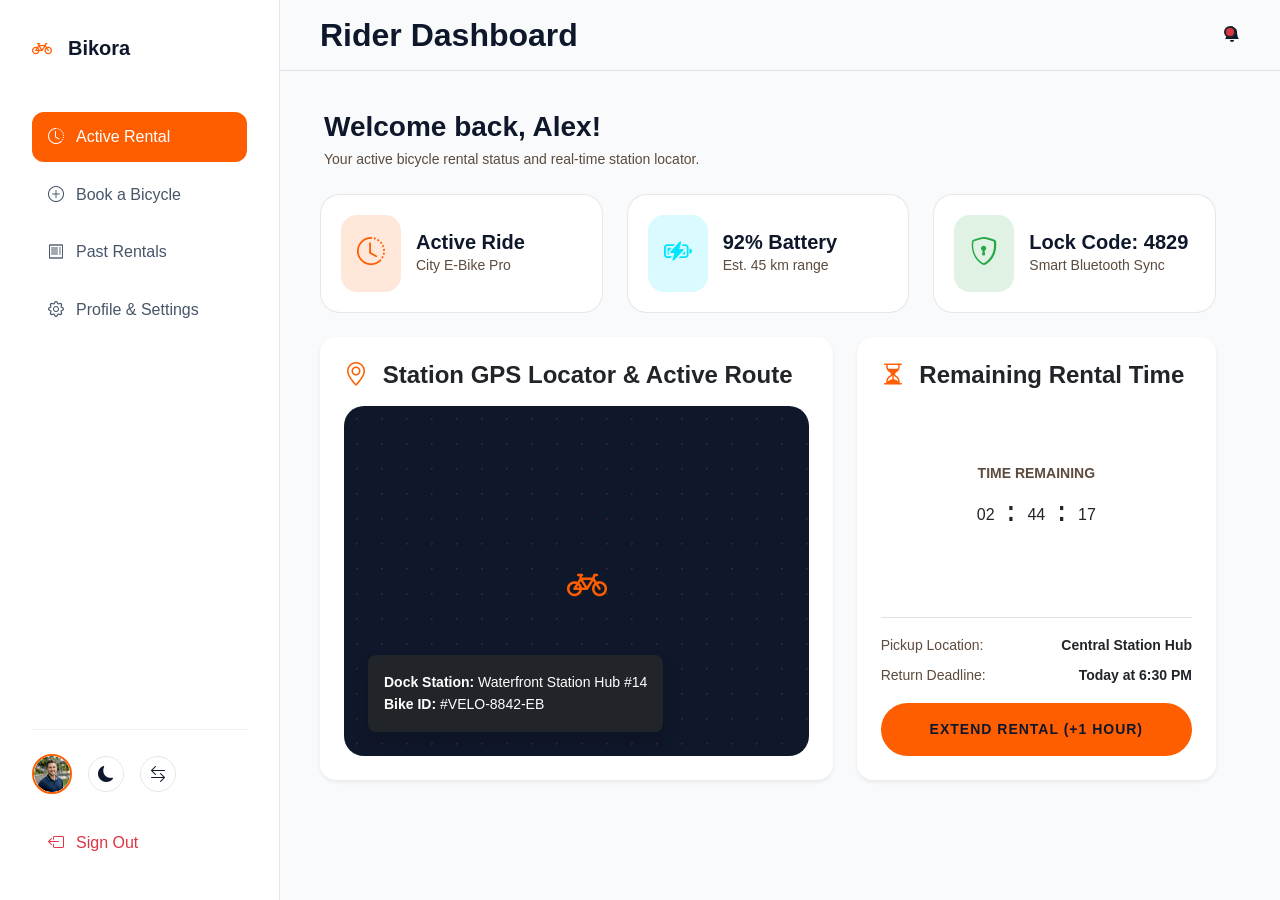
==== commit f98b1d6f: "Update layout, RTL fixes, and UI styling for Bicycle Rental City Tour Service" ====
--- a/dashboard.html
+++ b/dashboard.html
@@ -180,6 +180,12 @@
             right: 280px !important;
             left: 0 !important;
             width: calc(100% - 280px) !important;
+        }
+        
+        /* Fix RTL navbar alignment bug caused by LTR Bootstrap's ms-auto */
+        [dir="rtl"] .dashboard-header .ms-auto {
+            margin-right: auto !important;
+            margin-left: 0 !important;
         }
         @media (max-width: 1024px) {
             [dir="rtl"] .dashboard-sidebar {
--- a/assets/css/style.css
+++ b/assets/css/style.css
@@ -100,6 +100,10 @@
 
 .bg-primary-gold, .bg-gold {
     background-color: var(--primary-gold) !important;
+}
+
+.bg-cyan {
+    background-color: var(--primary-cyan) !important;
 }
 
 /* Enforce crisp white text on intentionally dark sections in both light & dark mode */
@@ -2996,20 +3000,20 @@
 
 /* 7. NAVIGATION & HEADER */
 [dir="rtl"] header .header-container {
-    flex-direction: row !important;
+    flex-direction: row-reverse !important;
 }
 
 [dir="rtl"] nav.nav-center {
-    flex-direction: row !important;
+    flex-direction: row-reverse !important;
 }
 
 [dir="rtl"] nav.nav-center a {
-    margin-right: 0 !important;
-    margin-left: 1.5rem !important;
+    margin-right: 1.5rem !important;
+    margin-left: 0 !important;
 }
 
 [dir="rtl"] .nav-right {
-    flex-direction: row !important;
+    flex-direction: row-reverse !important;
     gap: 1rem;
 }
 
@@ -3173,6 +3177,7 @@
 .internal-hero .feature-badge-pill,
 .bg-dark .feature-badge-pill {
     background-color: rgba(255, 94, 0, 0.12) !important;
+    border: 1px solid rgba(255, 94, 0, 0.25) !important;
     color: var(--primary-gold) !important;
     display: inline-flex !important;
     align-items: center !important;
@@ -3190,7 +3195,16 @@
     .internal-hero .feature-badge-pill,
     .bg-dark .feature-badge-pill {
         background-color: rgba(255, 94, 0, 0.12) !important;
+    border: 1px solid rgba(255, 94, 0, 0.25) !important;
         color: var(--primary-gold) !important;
     }
 }
 /* End of stylesheet */
+
+
+[dir="rtl"] .future-ethos p {
+    text-align: right !important;
+}
+[dir="rtl"] .future-ethos .d-flex.justify-content-center {
+    justify-content: flex-start !important;
+}
